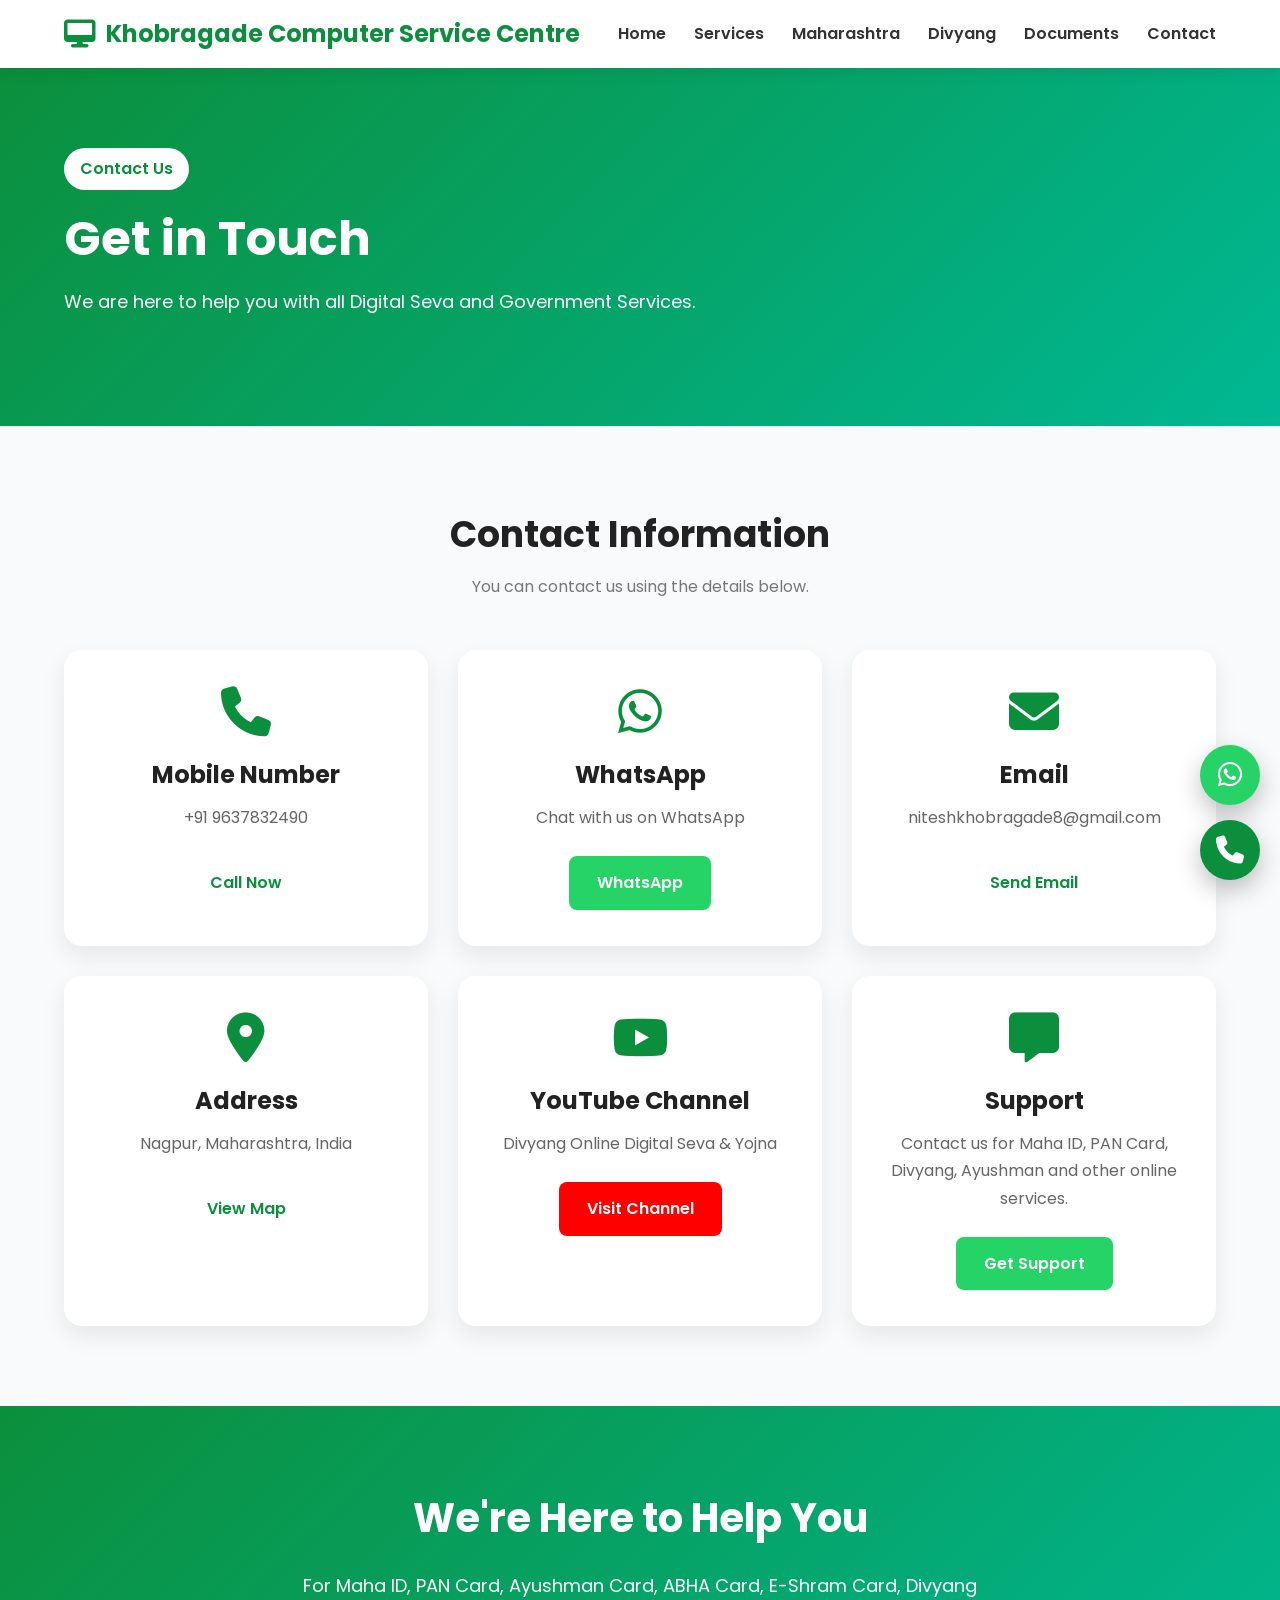
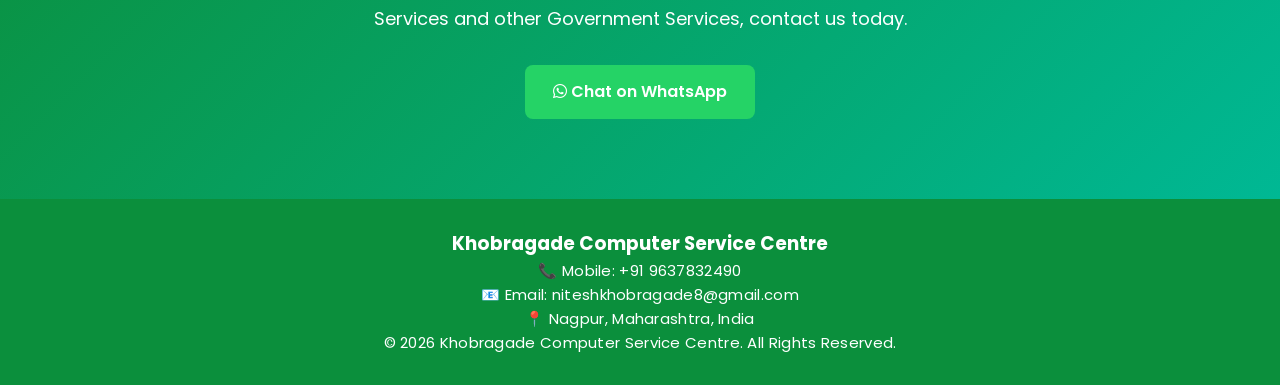
==== contact.html @ 6743452f "Create contact.html for contact information page This file contains the HTML structure for the conta" ====
<!DOCTYPE html>
<html lang="en">
<head>

<meta charset="UTF-8">
<meta name="viewport" content="width=device-width, initial-scale=1.0">

<title>Contact Us | Khobragade Computer Service Centre</title>

<meta name="description" content="Contact Khobragade Computer Service Centre for Maha ID, PAN Card, Ayushman Card, Divyang Services and other online government services.">

<link rel="stylesheet" href="style.css">

<link rel="preconnect" href="https://fonts.googleapis.com">
<link rel="preconnect" href="https://fonts.gstatic.com" crossorigin>

<link href="https://fonts.googleapis.com/css2?family=Poppins:wght@300;400;500;600;700&display=swap" rel="stylesheet">

<link rel="stylesheet" href="https://cdnjs.cloudflare.com/ajax/libs/font-awesome/6.6.0/css/all.min.css">

</head>

<body>

<header class="header">

<div class="container">

<a href="index.html" class="logo">
<i class="fa-solid fa-desktop"></i>
<span>Khobragade Computer Service Centre</span>
</a>

<nav class="navbar">
<ul>
<li><a href="index.html">Home</a></li>
<li><a href="services.html">Services</a></li>
<li><a href="maharashtra.html">Maharashtra</a></li>
<li><a href="divyang.html">Divyang</a></li>
<li><a href="documents.html">Documents</a></li>
<li><a href="contact.html" class="active">Contact</a></li>
</ul>
</nav>

<div class="menu-btn">
<i class="fa-solid fa-bars"></i>
</div>

</div>

</header>

<section class="hero">

<div class="container hero-container">

<div class="hero-content">

<span class="badge">Contact Us</span>

<h1>Get in Touch</h1>

<p>
We are here to help you with all Digital Seva and Government Services.
</p>

</div>

</div>

</section>

<section class="contact-section">

<div class="container">

<div class="section-title">

<h2>Contact Information</h2>

<p>You can contact us using the details below.</p>

</div>

<div class="contact-grid">
  <div class="contact-card">
<i class="fa-solid fa-phone"></i>
<h3>Mobile Number</h3>
<p>+91 9637832490</p>
<a href="tel:+919637832490" class="btn btn-primary">Call Now</a>
</div>

<div class="contact-card">
<i class="fa-brands fa-whatsapp"></i>
<h3>WhatsApp</h3>
<p>Chat with us on WhatsApp</p>
<a href="https://wa.me/919637832490" target="_blank" class="btn btn-success">WhatsApp</a>
</div>

<div class="contact-card">
<i class="fa-solid fa-envelope"></i>
<h3>Email</h3>
<p>niteshkhobragade8@gmail.com</p>
<a href="mailto:niteshkhobragade8@gmail.com" class="btn btn-primary">Send Email</a>
</div>

<div class="contact-card">
<i class="fa-solid fa-location-dot"></i>
<h3>Address</h3>
<p>Nagpur, Maharashtra, India</p>
<a href="https://maps.google.com/?q=Nagpur,Maharashtra" target="_blank" class="btn btn-primary">View Map</a>
</div>

<div class="contact-card">
<i class="fa-brands fa-youtube"></i>
<h3>YouTube Channel</h3>
<p>Divyang Online Digital Seva & Yojna</p>
<a href="https://youtube.com/@niteshkhobragade8?si=o8jYVqxauhRrSPMR" target="_blank" class="btn btn-danger">Visit Channel</a>
</div>

<div class="contact-card">
<i class="fa-solid fa-message"></i>
<h3>Support</h3>
<p>Contact us for Maha ID, PAN Card, Divyang, Ayushman and other online services.</p>
<a href="https://wa.me/919637832490" target="_blank" class="btn btn-success">Get Support</a>
</div>
</div>

</div>

</section>

<section class="cta-section">

<div class="container">

<h2>We're Here to Help You</h2>

<p>
For Maha ID, PAN Card, Ayushman Card, ABHA Card, E-Shram Card, Divyang Services and other Government Services, contact us today.
</p>

<a href="https://wa.me/919637832490" target="_blank" class="btn btn-success">
<i class="fa-brands fa-whatsapp"></i> Chat on WhatsApp
</a>

</div>

</section>

<footer class="footer">

<div class="container">

<h3>Khobragade Computer Service Centre</h3>

<p>📞 Mobile: <a href="tel:+919637832490">+91 9637832490</a></p>

<p>📧 Email: <a href="mailto:niteshkhobragade8@gmail.com">niteshkhobragade8@gmail.com</a></p>

<p>📍 Nagpur, Maharashtra, India</p>

<p>
© 2026 Khobragade Computer Service Centre. All Rights Reserved.
</p>

</div>

</footer>

<a href="https://wa.me/919637832490"
class="floating-whatsapp"
target="_blank"
aria-label="WhatsApp">
<i class="fa-brands fa-whatsapp"></i>
</a>

<a href="tel:+919637832490"
class="floating-call"
aria-label="Call">
<i class="fa-solid fa-phone"></i>
</a>

<script src="script.js"></script>

</body>
</html>
---- style.css ----
/* =====================================================
   Khobragade Computer Service Centre
   Version 2 - Premium Style
   Part A
===================================================== */

*{
margin:0;
padding:0;
box-sizing:border-box;
}

html{
scroll-behavior:smooth;
}

body{
font-family:'Poppins',sans-serif;
background:#f5f7fb;
color:#222;
line-height:1.6;
overflow-x:hidden;
}

.container{
width:90%;
max-width:1200px;
margin:auto;
}

a{
text-decoration:none;
transition:.3s;
}

img{
max-width:100%;
display:block;
}

ul{
list-style:none;
}

/* ================= HEADER ================= */

.header{
position:sticky;
top:0;
left:0;
width:100%;
background:#ffffff;
box-shadow:0 4px 15px rgba(0,0,0,.08);
z-index:999;
}

.header .container{
display:flex;
justify-content:space-between;
align-items:center;
padding:15px 0;
}

.logo{
display:flex;
align-items:center;
gap:10px;
font-size:24px;
font-weight:700;
color:#0b8f3c;
}

.logo i{
font-size:28px;
}

.navbar ul{
display:flex;
gap:28px;
}

.navbar a{
font-weight:600;
color:#333;
}

.navbar a:hover,
.navbar a.active{
color:#0b8f3c;
}

.menu-btn{
display:none;
font-size:28px;
cursor:pointer;
}

/* ================= HERO ================= */

.hero{
padding:80px 0;
background:linear-gradient(135deg,#0b8f3c,#00b894);
color:#fff;
}

.hero-container{
display:flex;
align-items:center;
justify-content:space-between;
gap:40px;
flex-wrap:wrap;
}

.hero-content{
flex:1;
min-width:300px;
}

.hero-image{
flex:1;
min-width:300px;
}

.badge{
display:inline-block;
background:#fff;
color:#0b8f3c;
padding:8px 16px;
border-radius:30px;
font-weight:600;
margin-bottom:20px;
}

.hero h1{
font-size:48px;
line-height:1.2;
margin-bottom:20px;
}

.hero p{
font-size:18px;
margin-bottom:30px;
}
/* ================= BUTTONS ================= */

.hero-buttons{
display:flex;
gap:15px;
flex-wrap:wrap;
}

.btn{
display:inline-block;
padding:14px 28px;
border-radius:8px;
font-size:16px;
font-weight:600;
transition:.3s;
}

.btn-primary{
background:#ffffff;
color:#0b8f3c;
}

.btn-primary:hover{
background:#222;
color:#fff;
transform:translateY(-3px);
}

.btn-secondary{
background:transparent;
border:2px solid #fff;
color:#fff;
}

.btn-secondary:hover{
background:#fff;
color:#0b8f3c;
}

.btn-success{
background:#25D366;
color:#fff;
}

.btn-danger{
background:#ff0000;
color:#fff;
}

/* ================= QUICK SERVICES ================= */

.quick-services{
padding:80px 0;
background:#fff;
}

.section-title{
text-align:center;
margin-bottom:50px;
}

.section-title h2{
font-size:36px;
color:#222;
margin-bottom:10px;
}

.section-title p{
color:#777;
}

.service-grid{
display:grid;
grid-template-columns:repeat(auto-fit,minmax(250px,1fr));
gap:25px;
}

.service-card{
background:#fff;
padding:30px;
border-radius:15px;
box-shadow:0 10px 25px rgba(0,0,0,.08);
text-align:center;
transition:.3s;
}

.service-card:hover{
transform:translateY(-10px);
}

.service-card i{
font-size:42px;
color:#0b8f3c;
margin-bottom:20px;
}

.service-card h3{
margin-bottom:10px;
}

/* ================= ABOUT ================= */

.about{
padding:80px 0;
background:#f7f7f7;
}

.about-content{
display:flex;
align-items:center;
justify-content:space-between;
gap:40px;
flex-wrap:wrap;
}

.about-text,
.about-image{
flex:1;
min-width:300px;
}

.about-text ul{
margin:25px 0;
}

.about-text li{
margin-bottom:12px;
font-weight:500;
}

/* ================= COUNTERS ================= */

.counter-section{
padding:70px 0;
background:#0b8f3c;
}

.counter-grid{
display:grid;
grid-template-columns:repeat(auto-fit,minmax(220px,1fr));
gap:25px;
}

.counter-box{
background:#fff;
padding:30px;
text-align:center;
border-radius:15px;
}

.counter-box h2{
font-size:40px;
color:#0b8f3c;
margin-bottom:10px;
}
/* ================= FEATURED SERVICES ================= */

.featured-services{
padding:80px 0;
background:#ffffff;
}

.feature-grid{
display:grid;
grid-template-columns:repeat(auto-fit,minmax(280px,1fr));
gap:30px;
}

.feature-card{
background:#fff;
padding:30px;
border-radius:18px;
box-shadow:0 10px 30px rgba(0,0,0,.08);
transition:.35s;
text-align:center;
border-top:5px solid #0b8f3c;
}

.feature-card:hover{
transform:translateY(-10px);
box-shadow:0 20px 40px rgba(0,0,0,.15);
}

.feature-card i{
font-size:48px;
color:#0b8f3c;
margin-bottom:20px;
}

.feature-card h3{
font-size:24px;
margin-bottom:15px;
color:#222;
}

.feature-card p{
color:#666;
margin-bottom:20px;
}

.feature-card a{
font-weight:600;
color:#0b8f3c;
}

.feature-card a:hover{
color:#065f28;
}

/* ================= CTA SECTION ================= */

.cta-section{
padding:80px 20px;
text-align:center;
background:linear-gradient(135deg,#0b8f3c,#00b894);
color:#fff;
}

.cta-section h2{
font-size:40px;
margin-bottom:20px;
}

.cta-section p{
max-width:700px;
margin:0 auto 30px;
font-size:18px;
line-height:1.8;
}

/* ================= WHY CHOOSE US ================= */

.why-choose-us{
padding:80px 0;
background:#f5f7fb;
}

.why-grid{
display:grid;
grid-template-columns:repeat(auto-fit,minmax(250px,1fr));
gap:30px;
}

.why-card{
background:#fff;
padding:35px;
border-radius:18px;
text-align:center;
box-shadow:0 10px 25px rgba(0,0,0,.08);
transition:.35s;
}

.why-card:hover{
transform:translateY(-8px);
}

.why-card i{
font-size:50px;
color:#0b8f3c;
margin-bottom:20px;
}

.why-card h3{
font-size:24px;
margin-bottom:15px;
}

.why-card p{
color:#666;
line-height:1.7;
}

/* ================= YOUTUBE SECTION ================= */

.youtube-section{
padding:80px 20px;
text-align:center;
background:#ffffff;
}

.youtube-section h2{
font-size:36px;
margin-bottom:15px;
}

.youtube-section p{
max-width:700px;
margin:0 auto 30px;
color:#666;
line-height:1.8;
}
/* ================= CONTACT SECTION ================= */

.contact-section{
padding:80px 0;
background:#f8fafc;
}

.contact-grid{
display:grid;
grid-template-columns:repeat(auto-fit,minmax(280px,1fr));
gap:30px;
}

.contact-card{
background:#fff;
padding:35px;
text-align:center;
border-radius:18px;
box-shadow:0 10px 25px rgba(0,0,0,.08);
transition:.35s;
}

.contact-card:hover{
transform:translateY(-10px);
box-shadow:0 20px 40px rgba(0,0,0,.15);
}

.contact-card i{
font-size:50px;
color:#0b8f3c;
margin-bottom:20px;
}

.contact-card h3{
font-size:24px;
margin-bottom:10px;
color:#222;
}

.contact-card p{
color:#666;
margin-bottom:25px;
line-height:1.7;
}

/* ================= FOOTER ================= */

.footer{
background:#0b8f3c;
color:#fff;
padding:30px 20px;
text-align:center;
}

.footer p{
font-size:15px;
letter-spacing:.3px;
}

/* ================= FLOATING BUTTONS ================= */

.floating-whatsapp,
.floating-call{
position:fixed;
right:20px;
width:60px;
height:60px;
border-radius:50%;
display:flex;
align-items:center;
justify-content:center;
font-size:28px;
color:#fff;
z-index:999;
box-shadow:0 10px 25px rgba(0,0,0,.25);
transition:.3s;
}

.floating-whatsapp{
bottom:95px;
background:#25D366;
}

.floating-call{
bottom:20px;
background:#0b8f3c;
}

.floating-whatsapp:hover,
.floating-call:hover{
transform:scale(1.12);
}

/* ================= COMMON HOVER ================= */

.feature-card,
.service-card,
.why-card,
.contact-card,
.counter-box{
transition:.35s ease;
}

.feature-card:hover,
.service-card:hover,
.why-card:hover,
.contact-card:hover,
.counter-box:hover{
transform:translateY(-8px);
}
/* ================= MOBILE RESPONSIVE ================= */

@media (max-width:991px){

.hero{
padding:60px 0;
}

.hero-container,
.about-content{
flex-direction:column;
text-align:center;
}

.hero h1{
font-size:38px;
}

.section-title h2{
font-size:30px;
}

.navbar{
display:none;
position:absolute;
top:100%;
left:0;
width:100%;
background:#fff;
box-shadow:0 10px 20px rgba(0,0,0,.08);
padding:20px 0;
}

.navbar.active{
display:block;
}

.navbar ul{
flex-direction:column;
gap:18px;
text-align:center;
}

.menu-btn{
display:block;
}

.hero-buttons{
justify-content:center;
}

}

@media (max-width:768px){

.container{
width:94%;
}

.hero h1{
font-size:32px;
}

.hero p{
font-size:16px;
}

.section-title h2{
font-size:28px;
}

.feature-grid,
.service-grid,
.why-grid,
.contact-grid,
.counter-grid{
grid-template-columns:1fr;
}

.logo{
font-size:18px;
}

.logo i{
font-size:22px;
}

.btn{
width:100%;
text-align:center;
}

.hero-buttons{
flex-direction:column;
}

.cta-section h2{
font-size:30px;
}

.youtube-section h2{
font-size:28px;
}

}

@media (max-width:480px){

.hero{
padding:45px 0;
}

.hero h1{
font-size:28px;
}

.hero p{
font-size:15px;
}

.badge{
font-size:13px;
padding:6px 14px;
}

.section-title h2{
font-size:24px;
}

.floating-whatsapp,
.floating-call{
width:55px;
height:55px;
font-size:24px;
right:15px;
}

.floating-whatsapp{
bottom:85px;
}

.floating-call{
bottom:15px;
}

}
/* =====================================================
   PART F - FINAL PREMIUM FINISH
===================================================== */

/* Smooth Animation */
@keyframes fadeUp{
0%{
opacity:0;
transform:translateY(40px);
}
100%{
opacity:1;
transform:translateY(0);
}
}

.hero-content,
.hero-image,
.service-card,
.feature-card,
.why-card,
.contact-card,
.counter-box,
.about-content{
animation:fadeUp .8s ease;
}

/* Custom Scrollbar */
::-webkit-scrollbar{
width:10px;
}

::-webkit-scrollbar-track{
background:#f1f1f1;
}

::-webkit-scrollbar-thumb{
background:#0b8f3c;
border-radius:20px;
}

::-webkit-scrollbar-thumb:hover{
background:#08702f;
}

/* Selection Color */
::selection{
background:#0b8f3c;
color:#fff;
}

/* Image Hover */
img{
transition:.4s;
}

img:hover{
transform:scale(1.03);
}

/* Button Hover */
.btn{
cursor:pointer;
}

.btn:hover{
box-shadow:0 12px 30px rgba(0,0,0,.20);
}

/* Card Border Effect */
.service-card,
.feature-card,
.why-card,
.contact-card{
border:1px solid transparent;
}

.service-card:hover,
.feature-card:hover,
.why-card:hover,
.contact-card:hover{
border-color:#0b8f3c;
}

/* Footer Links */
.footer a{
color:#fff;
}

.footer a:hover{
text-decoration:underline;
}

/* Utility */
.text-center{
text-align:center;
}

.mt-20{
margin-top:20px;
}

.mt-40{
margin-top:40px;
}

.mb-20{
margin-bottom:20px;
}

.mb-40{
margin-bottom:40px;
}

/* ===== END OF STYLE.CSS ===== */
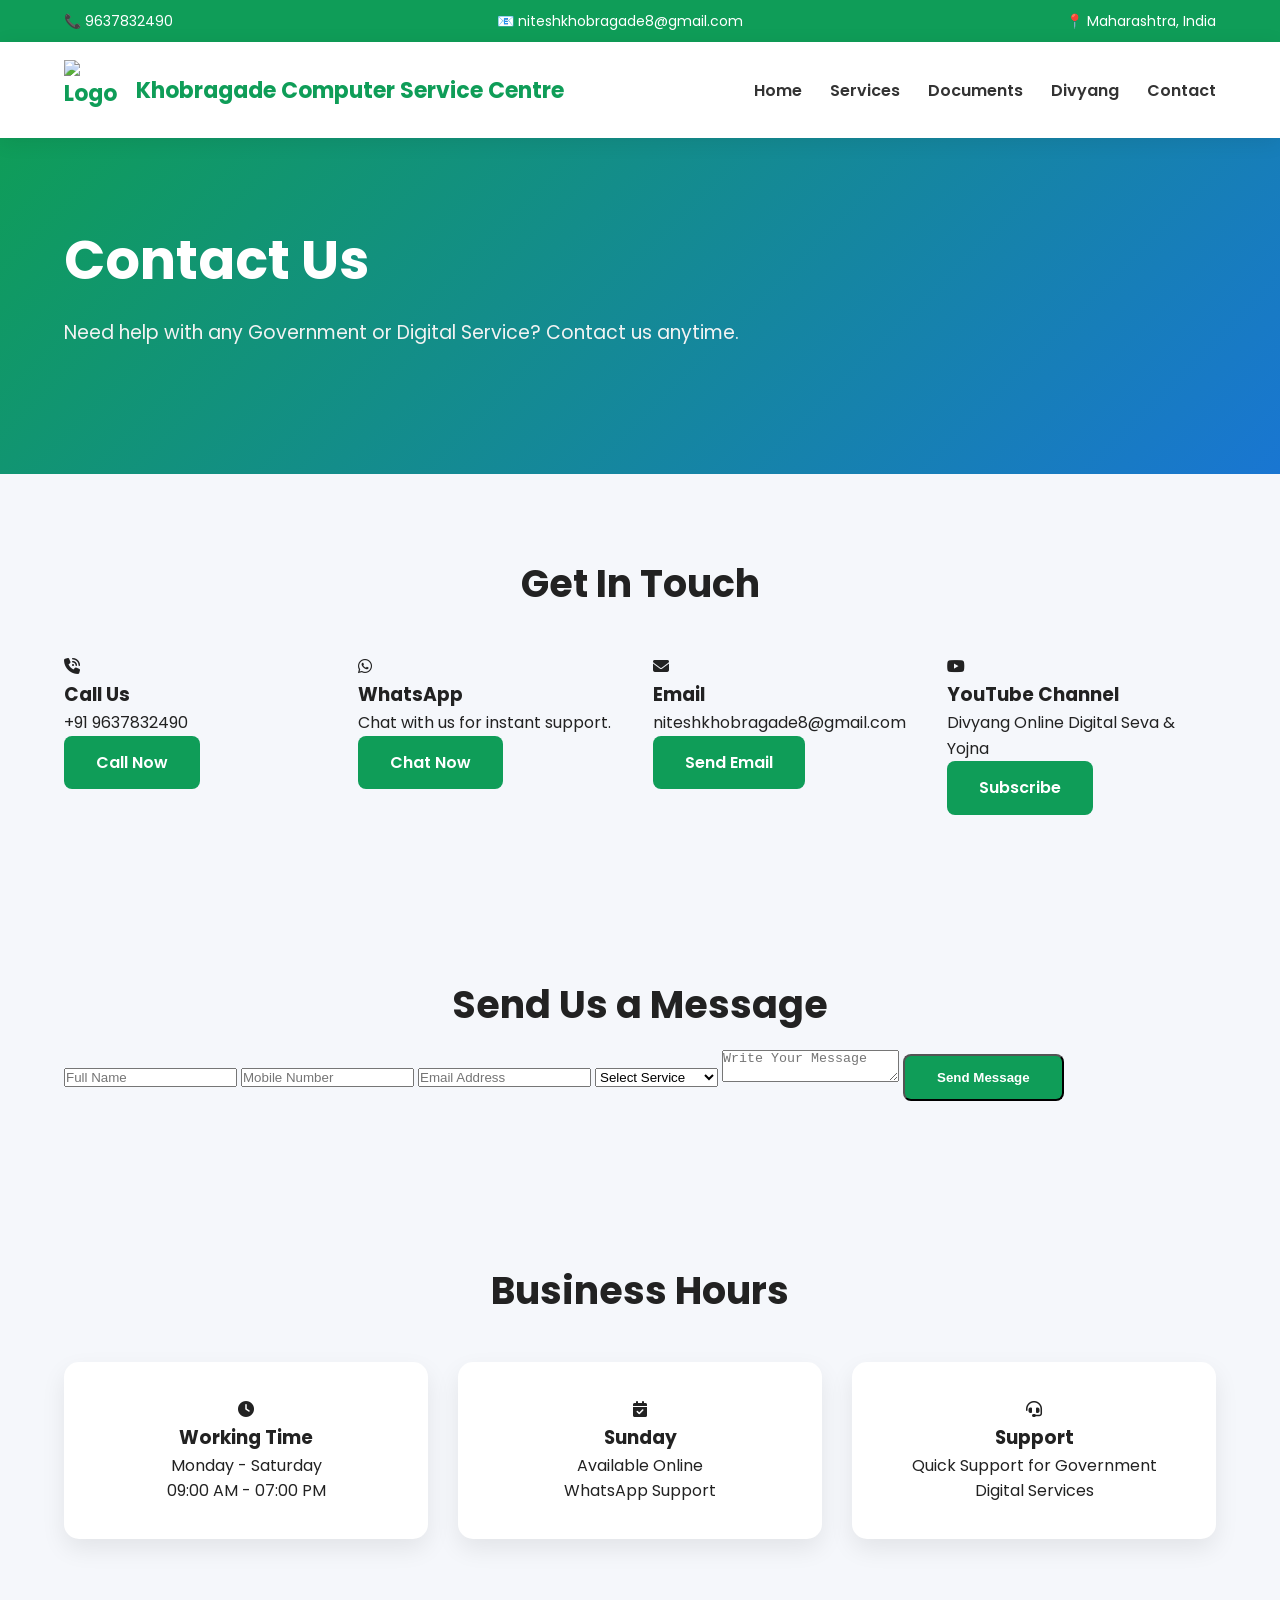
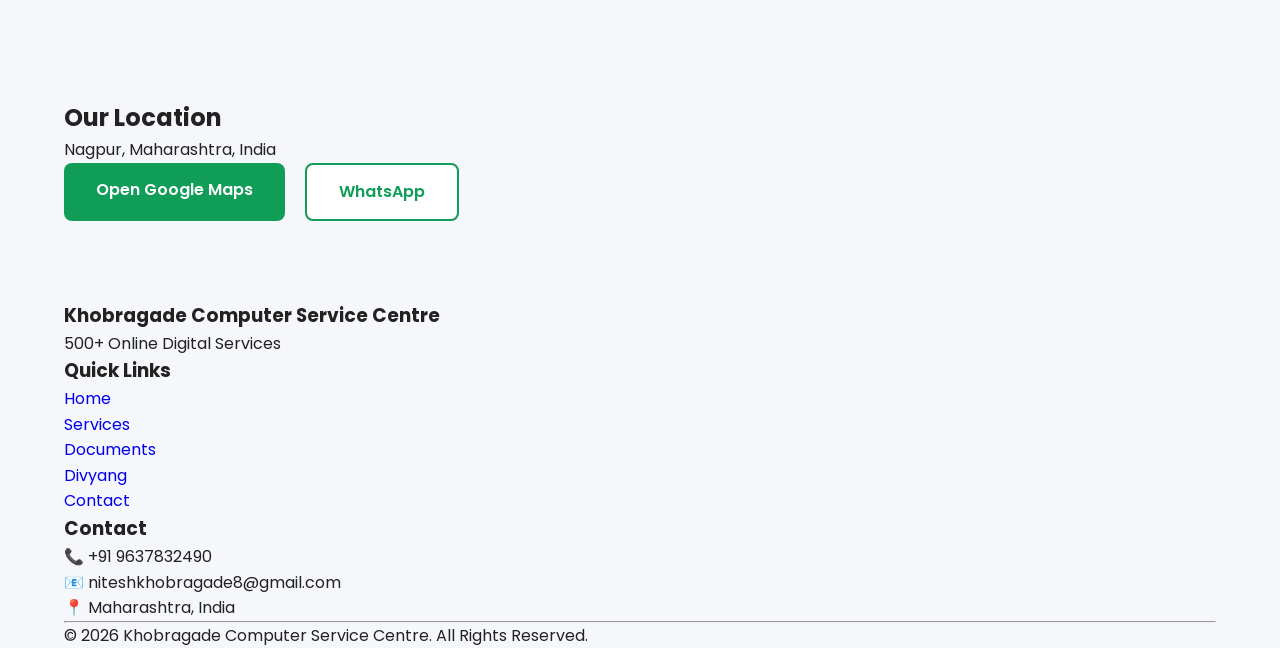
==== commit b7da71e1: "Update contact.html" ====
--- a/contact.html
+++ b/contact.html
@@ -1,187 +1,410 @@
 <!DOCTYPE html>
 <html lang="en">
+
 <head>
 
 <meta charset="UTF-8">
+
 <meta name="viewport" content="width=device-width, initial-scale=1.0">
 
 <title>Contact Us | Khobragade Computer Service Centre</title>
 
-<meta name="description" content="Contact Khobragade Computer Service Centre for Maha ID, PAN Card, Ayushman Card, Divyang Services and other online government services.">
+<meta name="description" content="Contact Khobragade Computer Service Centre for Maha ID, Divyang Services, PAN Card, Ayushman Card and all Online Digital Services.">
 
 <link rel="stylesheet" href="style.css">
 
-<link rel="preconnect" href="https://fonts.googleapis.com">
-<link rel="preconnect" href="https://fonts.gstatic.com" crossorigin>
-
-<link href="https://fonts.googleapis.com/css2?family=Poppins:wght@300;400;500;600;700&display=swap" rel="stylesheet">
-
-<link rel="stylesheet" href="https://cdnjs.cloudflare.com/ajax/libs/font-awesome/6.6.0/css/all.min.css">
+<link href="https://fonts.googleapis.com/css2?family=Poppins:wght@300;400;500;600;700;800&display=swap" rel="stylesheet">
+
+<link rel="stylesheet"
+href="https://cdnjs.cloudflare.com/ajax/libs/font-awesome/6.7.2/css/all.min.css">
 
 </head>
 
 <body>
 
+<div class="top-bar">
+
+<div class="container">
+
+<span>📞 9637832490</span>
+
+<span>📧 niteshkhobragade8@gmail.com</span>
+
+<span>📍 Maharashtra, India</span>
+
+</div>
+
+</div>
+
 <header class="header">
 
 <div class="container">
 
 <a href="index.html" class="logo">
-<i class="fa-solid fa-desktop"></i>
+
+<img src="logo.png" alt="Logo">
+
 <span>Khobragade Computer Service Centre</span>
-</a>
-
-<nav class="navbar">
+
+</a>
+
+<nav>
+
 <ul>
+
 <li><a href="index.html">Home</a></li>
+
 <li><a href="services.html">Services</a></li>
-<li><a href="maharashtra.html">Maharashtra</a></li>
+
+<li><a href="documents.html">Documents</a></li>
+
 <li><a href="divyang.html">Divyang</a></li>
+
+<li><a href="contact.html" class="active">Contact</a></li>
+
+</ul>
+
+</nav>
+
+</div>
+
+</header>
+
+<section class="hero">
+
+<div class="container">
+
+<h1>Contact Us</h1>
+
+<p>
+
+Need help with any Government or Digital Service? Contact us anytime.
+
+</p>
+
+</div>
+
+</section>
+
+<section class="services">
+
+<div class="container">
+
+<h2 class="section-title">
+
+Get In Touch
+
+</h2>
+
+<div class="service-grid">
+<!-- ==========================================
+CONTACT INFORMATION
+========================================== -->
+
+<div class="service-card">
+
+<i class="fa-solid fa-phone-volume"></i>
+
+<h3>Call Us</h3>
+
+<p>+91 9637832490</p>
+
+<a href="tel:+919637832490" class="btn btn-primary">
+Call Now
+</a>
+
+</div>
+
+<div class="service-card">
+
+<i class="fa-brands fa-whatsapp"></i>
+
+<h3>WhatsApp</h3>
+
+<p>Chat with us for instant support.</p>
+
+<a href="https://wa.me/919637832490"
+target="_blank"
+class="btn btn-primary">
+Chat Now
+</a>
+
+</div>
+
+<div class="service-card">
+
+<i class="fa-solid fa-envelope"></i>
+
+<h3>Email</h3>
+
+<p>niteshkhobragade8@gmail.com</p>
+
+<a href="mailto:niteshkhobragade8@gmail.com"
+class="btn btn-primary">
+Send Email
+</a>
+
+</div>
+
+<div class="service-card">
+
+<i class="fa-brands fa-youtube"></i>
+
+<h3>YouTube Channel</h3>
+
+<p>Divyang Online Digital Seva & Yojna</p>
+
+<a href="https://youtube.com/@niteshkhobragade8"
+target="_blank"
+class="btn btn-primary">
+Subscribe
+</a>
+
+</div>
+
+</div>
+
+</div>
+
+</section>
+
+<!-- ==========================================
+CONTACT FORM
+========================================== -->
+
+<section class="contact-form-section">
+
+<div class="container">
+
+<h2 class="section-title">
+
+Send Us a Message
+
+</h2>
+
+<form class="contact-form">
+
+<input
+type="text"
+placeholder="Full Name"
+required>
+
+<input
+type="tel"
+placeholder="Mobile Number"
+required>
+
+<input
+type="email"
+placeholder="Email Address">
+
+<select required>
+
+<option value="">Select Service</option>
+
+<option>Maha ID</option>
+
+<option>UDID Card</option>
+
+<option>Divyang Pension</option>
+
+<option>PAN Card</option>
+
+<option>Ayushman Card</option>
+
+<option>Aadhaar Service</option>
+
+<option>Other Service</option>
+
+</select>
+
+<textarea
+placeholder="Write Your Message"
+required></textarea>
+
+<button
+type="submit"
+class="btn btn-primary">
+
+Send Message
+
+</button>
+
+</form>
+
+</div>
+
+</section>
+<!-- ==========================================
+BUSINESS HOURS
+========================================== -->
+
+<section class="why">
+
+<div class="container">
+
+<h2 class="section-title">
+Business Hours
+</h2>
+
+<div class="why-grid">
+
+<div class="why-card">
+
+<i class="fa-solid fa-clock"></i>
+
+<h3>Working Time</h3>
+
+<p>
+Monday - Saturday
+<br>
+09:00 AM - 07:00 PM
+</p>
+
+</div>
+
+<div class="why-card">
+
+<i class="fa-solid fa-calendar-check"></i>
+
+<h3>Sunday</h3>
+
+<p>
+Available Online
+<br>
+WhatsApp Support
+</p>
+
+</div>
+
+<div class="why-card">
+
+<i class="fa-solid fa-headset"></i>
+
+<h3>Support</h3>
+
+<p>
+Quick Support for
+Government Digital Services
+</p>
+
+</div>
+
+</div>
+
+</div>
+
+</section>
+
+<!-- ==========================================
+LOCATION
+========================================== -->
+
+<section class="contact-cta">
+
+<div class="container">
+
+<h2>Our Location</h2>
+
+<p>
+
+Nagpur, Maharashtra, India
+
+</p>
+
+<div class="hero-buttons">
+
+<a href="https://maps.google.com/?q=Nagpur,Maharashtra"
+target="_blank"
+class="btn btn-primary">
+
+Open Google Maps
+
+</a>
+
+<a href="https://wa.me/919637832490"
+target="_blank"
+class="btn btn-outline">
+
+WhatsApp
+
+</a>
+
+</div>
+
+</div>
+
+</section>
+
+<!-- ==========================================
+FOOTER
+========================================== -->
+
+<footer>
+
+<div class="container">
+
+<div class="footer-grid">
+
+<div>
+
+<h3>Khobragade Computer Service Centre</h3>
+
+<p>
+500+ Online Digital Services
+</p>
+
+</div>
+
+<div>
+
+<h3>Quick Links</h3>
+
+<ul>
+
+<li><a href="index.html">Home</a></li>
+
+<li><a href="services.html">Services</a></li>
+
 <li><a href="documents.html">Documents</a></li>
-<li><a href="contact.html" class="active">Contact</a></li>
+
+<li><a href="divyang.html">Divyang</a></li>
+
+<li><a href="contact.html">Contact</a></li>
+
 </ul>
-</nav>
-
-<div class="menu-btn">
-<i class="fa-solid fa-bars"></i>
-</div>
-
-</div>
-
-</header>
-
-<section class="hero">
-
-<div class="container hero-container">
-
-<div class="hero-content">
-
-<span class="badge">Contact Us</span>
-
-<h1>Get in Touch</h1>
-
-<p>
-We are here to help you with all Digital Seva and Government Services.
-</p>
-
-</div>
-
-</div>
-
-</section>
-
-<section class="contact-section">
-
-<div class="container">
-
-<div class="section-title">
-
-<h2>Contact Information</h2>
-
-<p>You can contact us using the details below.</p>
-
-</div>
-
-<div class="contact-grid">
-  <div class="contact-card">
-<i class="fa-solid fa-phone"></i>
-<h3>Mobile Number</h3>
-<p>+91 9637832490</p>
-<a href="tel:+919637832490" class="btn btn-primary">Call Now</a>
-</div>
-
-<div class="contact-card">
-<i class="fa-brands fa-whatsapp"></i>
-<h3>WhatsApp</h3>
-<p>Chat with us on WhatsApp</p>
-<a href="https://wa.me/919637832490" target="_blank" class="btn btn-success">WhatsApp</a>
-</div>
-
-<div class="contact-card">
-<i class="fa-solid fa-envelope"></i>
-<h3>Email</h3>
-<p>niteshkhobragade8@gmail.com</p>
-<a href="mailto:niteshkhobragade8@gmail.com" class="btn btn-primary">Send Email</a>
-</div>
-
-<div class="contact-card">
-<i class="fa-solid fa-location-dot"></i>
-<h3>Address</h3>
-<p>Nagpur, Maharashtra, India</p>
-<a href="https://maps.google.com/?q=Nagpur,Maharashtra" target="_blank" class="btn btn-primary">View Map</a>
-</div>
-
-<div class="contact-card">
-<i class="fa-brands fa-youtube"></i>
-<h3>YouTube Channel</h3>
-<p>Divyang Online Digital Seva & Yojna</p>
-<a href="https://youtube.com/@niteshkhobragade8?si=o8jYVqxauhRrSPMR" target="_blank" class="btn btn-danger">Visit Channel</a>
-</div>
-
-<div class="contact-card">
-<i class="fa-solid fa-message"></i>
-<h3>Support</h3>
-<p>Contact us for Maha ID, PAN Card, Divyang, Ayushman and other online services.</p>
-<a href="https://wa.me/919637832490" target="_blank" class="btn btn-success">Get Support</a>
-</div>
-</div>
-
-</div>
-
-</section>
-
-<section class="cta-section">
-
-<div class="container">
-
-<h2>We're Here to Help You</h2>
-
-<p>
-For Maha ID, PAN Card, Ayushman Card, ABHA Card, E-Shram Card, Divyang Services and other Government Services, contact us today.
-</p>
-
-<a href="https://wa.me/919637832490" target="_blank" class="btn btn-success">
-<i class="fa-brands fa-whatsapp"></i> Chat on WhatsApp
-</a>
-
-</div>
-
-</section>
-
-<footer class="footer">
-
-<div class="container">
-
-<h3>Khobragade Computer Service Centre</h3>
-
-<p>📞 Mobile: <a href="tel:+919637832490">+91 9637832490</a></p>
-
-<p>📧 Email: <a href="mailto:niteshkhobragade8@gmail.com">niteshkhobragade8@gmail.com</a></p>
-
-<p>📍 Nagpur, Maharashtra, India</p>
-
-<p>
-© 2026 Khobragade Computer Service Centre. All Rights Reserved.
+
+</div>
+
+<div>
+
+<h3>Contact</h3>
+
+<p>📞 +91 9637832490</p>
+
+<p>📧 niteshkhobragade8@gmail.com</p>
+
+<p>📍 Maharashtra, India</p>
+
+</div>
+
+</div>
+
+<hr>
+
+<p class="copyright">
+
+© 2026 Khobragade Computer Service Centre.
+All Rights Reserved.
+
 </p>
 
 </div>
 
 </footer>
 
-<a href="https://wa.me/919637832490"
-class="floating-whatsapp"
-target="_blank"
-aria-label="WhatsApp">
-<i class="fa-brands fa-whatsapp"></i>
-</a>
-
-<a href="tel:+919637832490"
-class="floating-call"
-aria-label="Call">
-<i class="fa-solid fa-phone"></i>
-</a>
-
 <script src="script.js"></script>
 
 </body>
+
 </html>
--- a/style.css
+++ b/style.css
@@ -1,8 +1,8 @@
-/* =====================================================
-   Khobragade Computer Service Centre
-   Version 2 - Premium Style
-   Part A
-===================================================== */
+/* ==========================================
+Khobragade Computer Service Centre
+Version 2.0
+Author : Nitesh Khobragade
+========================================== */
 
 *{
 margin:0;
@@ -22,784 +22,1173 @@
 overflow-x:hidden;
 }
 
+/* Container */
+
 .container{
 width:90%;
-max-width:1200px;
+max-width:1300px;
 margin:auto;
 }
+
+/* Links */
 
 a{
 text-decoration:none;
 transition:.3s;
 }
 
+/* Images */
+
 img{
 max-width:100%;
 display:block;
 }
 
+/* List */
+
 ul{
 list-style:none;
 }
 
-/* ================= HEADER ================= */
+/* Buttons */
+
+.btn{
+
+display:inline-block;
+
+padding:14px 32px;
+
+border-radius:8px;
+
+font-weight:600;
+
+transition:.3s;
+
+cursor:pointer;
+
+}
+
+.btn-primary{
+
+background:#0F9D58;
+
+color:#fff;
+
+}
+
+.btn-primary:hover{
+
+background:#0b8043;
+
+}
+
+.btn-outline{
+
+border:2px solid #0F9D58;
+
+color:#0F9D58;
+
+background:#fff;
+
+}
+
+.btn-outline:hover{
+
+background:#0F9D58;
+
+color:#fff;
+
+}
+
+/* Section */
+
+section{
+
+padding:80px 0;
+
+}
+
+.section-title{
+
+font-size:38px;
+
+font-weight:700;
+
+margin-bottom:15px;
+
+text-align:center;
+
+}
+
+.section-subtitle{
+
+text-align:center;
+
+color:#666;
+
+margin-bottom:50px;
+
+}
+
+/* Top Bar */
+
+.top-bar{
+
+background:#0F9D58;
+
+color:#fff;
+
+font-size:14px;
+
+padding:10px 0;
+
+}
+
+.top-bar .container{
+
+display:flex;
+
+justify-content:space-between;
+
+flex-wrap:wrap;
+
+gap:15px;
+
+}
+
+/* Header */
 
 .header{
+
 position:sticky;
+
+top:0;
+
+left:0;
+
+background:#fff;
+
+box-shadow:0 4px 20px rgba(0,0,0,.08);
+
+z-index:999;
+
+}
+
+.header .container{
+
+display:flex;
+
+justify-content:space-between;
+
+align-items:center;
+
+padding:18px 0;
+
+}
+
+.logo{
+
+display:flex;
+
+align-items:center;
+
+gap:12px;
+
+font-size:22px;
+
+font-weight:700;
+
+color:#0F9D58;
+
+}
+
+.logo img{
+
+width:60px;
+
+height:60px;
+
+object-fit:contain;
+
+}
+
+nav ul{
+
+display:flex;
+
+gap:28px;
+
+}
+
+nav a{
+
+font-weight:600;
+
+color:#333;
+
+}
+
+nav a:hover{
+
+color:#0F9D58;
+
+}
+/* ==========================================
+HERO SECTION
+========================================== */
+
+.hero{
+
+background:linear-gradient(135deg,#0F9D58,#1976D2);
+
+color:#fff;
+
+padding:90px 0;
+
+}
+
+.hero-container{
+
+display:flex;
+
+justify-content:space-between;
+
+align-items:center;
+
+gap:60px;
+
+flex-wrap:wrap;
+
+}
+
+.hero-left{
+
+flex:1;
+
+min-width:320px;
+
+}
+
+.hero-right{
+
+flex:1;
+
+text-align:center;
+
+}
+
+.hero-right img{
+
+width:100%;
+
+max-width:550px;
+
+animation:float 4s ease-in-out infinite;
+
+}
+
+.hero-badge{
+
+display:inline-block;
+
+padding:8px 18px;
+
+background:#fff;
+
+color:#0F9D58;
+
+border-radius:50px;
+
+font-size:14px;
+
+font-weight:600;
+
+margin-bottom:20px;
+
+}
+
+.hero h1{
+
+font-size:54px;
+
+line-height:1.2;
+
+margin-bottom:25px;
+
+}
+
+.hero p{
+
+font-size:19px;
+
+margin-bottom:35px;
+
+color:#f3f3f3;
+
+}
+
+.hero-buttons{
+
+display:flex;
+
+gap:20px;
+
+flex-wrap:wrap;
+
+}
+
+/* ==========================================
+SEARCH SECTION
+========================================== */
+
+.search-section{
+
+background:#fff;
+
+}
+
+.search-section input{
+
+width:100%;
+
+padding:18px;
+
+border:2px solid #ddd;
+
+border-radius:10px;
+
+font-size:17px;
+
+transition:.3s;
+
+}
+
+.search-section input:focus{
+
+outline:none;
+
+border-color:#0F9D58;
+
+box-shadow:0 0 15px rgba(15,157,88,.2);
+
+}
+
+/* ==========================================
+QUICK SERVICES
+========================================== */
+
+.service-grid{
+
+display:grid;
+
+grid-template-columns:repeat(auto-fit,minmax(220px,1fr));
+
+gap:25px;
+
+margin-top:40px;
+
+}
+
+.service-box{
+
+background:#fff;
+
+padding:30px;
+
+border-radius:15px;
+
+text-align:center;
+
+box-shadow:0 10px 25px rgba(0,0,0,.08);
+
+transition:.3s;
+
+color:#222;
+
+}
+
+.service-box:hover{
+
+transform:translateY(-8px);
+
+box-shadow:0 18px 35px rgba(0,0,0,.15);
+
+}
+
+.service-box{
+
+font-size:42px;
+
+}
+
+.service-box h3{
+
+margin-top:15px;
+
+font-size:22px;
+
+}
+
+/* ==========================================
+FLOAT ANIMATION
+========================================== */
+
+@keyframes float{
+
+0%{
+
+transform:translateY(0);
+
+}
+
+50%{
+
+transform:translateY(-12px);
+
+}
+
+100%{
+
+transform:translateY(0);
+
+}
+
+}
+/* ==========================================
+LATEST UPDATES
+========================================== */
+
+.updates{
+background:#f8fbff;
+}
+
+.updates-grid{
+display:grid;
+grid-template-columns:repeat(auto-fit,minmax(300px,1fr));
+gap:30px;
+margin-top:40px;
+}
+
+.update-card{
+background:#fff;
+padding:30px;
+border-radius:15px;
+box-shadow:0 10px 30px rgba(0,0,0,.08);
+transition:.3s;
+position:relative;
+overflow:hidden;
+}
+
+.update-card:hover{
+transform:translateY(-8px);
+box-shadow:0 18px 40px rgba(0,0,0,.15);
+}
+
+.new-tag{
+position:absolute;
+top:15px;
+right:15px;
+background:#ff3b30;
+color:#fff;
+padding:5px 12px;
+border-radius:20px;
+font-size:12px;
+font-weight:600;
+}
+
+.update-card h3{
+margin:15px 0;
+font-size:24px;
+}
+
+.update-card p{
+color:#666;
+margin-bottom:20px;
+}
+
+.update-card a{
+color:#0F9D58;
+font-weight:600;
+}
+
+/* ==========================================
+CATEGORY SECTION
+========================================== */
+
+.categories{
+background:#fff;
+}
+
+.category-grid{
+display:grid;
+grid-template-columns:repeat(auto-fit,minmax(180px,1fr));
+gap:25px;
+margin-top:40px;
+}
+
+.category-card{
+background:linear-gradient(135deg,#ffffff,#f2f8ff);
+padding:25px;
+border-radius:15px;
+text-align:center;
+font-size:18px;
+font-weight:600;
+box-shadow:0 8px 20px rgba(0,0,0,.08);
+transition:.3s;
+cursor:pointer;
+}
+
+.category-card:hover{
+background:#0F9D58;
+color:#fff;
+transform:translateY(-6px);
+}
+
+/* ==========================================
+STATISTICS
+========================================== */
+
+.statistics{
+background:linear-gradient(135deg,#0F9D58,#1976D2);
+color:#fff;
+}
+
+.stats-grid{
+display:grid;
+grid-template-columns:repeat(auto-fit,minmax(220px,1fr));
+gap:30px;
+margin-top:40px;
+}
+
+.stat-box{
+text-align:center;
+background:rgba(255,255,255,.12);
+padding:35px;
+border-radius:15px;
+backdrop-filter:blur(8px);
+}
+
+.stat-box h2{
+font-size:48px;
+margin-bottom:10px;
+}
+
+.stat-box p{
+font-size:18px;
+}
+
+/* ==========================================
+WHY CHOOSE US
+========================================== */
+
+.why{
+background:#f5f7fb;
+}
+
+.why-grid{
+display:grid;
+grid-template-columns:repeat(auto-fit,minmax(280px,1fr));
+gap:30px;
+margin-top:40px;
+}
+
+.why-card{
+background:#fff;
+padding:35px;
+border-radius:15px;
+text-align:center;
+box-shadow:0 10px 25px rgba(0,0,0,.08);
+transition:.3s;
+}
+
+.why-card:hover{
+transform
+/* ==========================================
+YOUTUBE SECTION
+========================================== */
+
+.youtube-section{
+background:#ffffff;
+text-align:center;
+}
+
+.youtube-box{
+max-width:700px;
+margin:40px auto 0;
+padding:40px;
+background:#fff;
+border-radius:18px;
+box-shadow:0 10px 30px rgba(0,0,0,.08);
+}
+
+.youtube-box i{
+font-size:70px;
+color:#ff0000;
+margin-bottom:20px;
+}
+
+.youtube-box h3{
+font-size:30px;
+margin-bottom:15px;
+}
+
+.youtube-box p{
+color:#666;
+margin-bottom:25px;
+}
+
+/* ==========================================
+FAQ
+========================================== */
+
+.faq{
+background:#f7f9fc;
+}
+
+.faq-item{
+background:#fff;
+padding:25px;
+margin-bottom:20px;
+border-radius:12px;
+box-shadow:0 8px 20px rgba(0,0,0,.08);
+}
+
+.faq-item h3{
+color:#0F9D58;
+margin-bottom:12px;
+}
+
+.faq-item p{
+color:#666;
+}
+
+/* ==========================================
+TESTIMONIALS
+========================================== */
+
+.testimonials{
+background:#fff;
+}
+
+.testimonial-grid{
+display:grid;
+grid-template-columns:repeat(auto-fit,minmax(300px,1fr));
+gap:30px;
+margin-top:40px;
+}
+
+.testimonial-card{
+padding:30px;
+background:#fff;
+border-radius:15px;
+box-shadow:0 10px 25px rgba(0,0,0,.08);
+text-align:center;
+}
+
+.testimonial-card h4{
+margin-top:20px;
+color:#0F9D58;
+}
+
+/* ==========================================
+CONTACT CTA
+========================================== */
+
+.contact-cta{
+background:linear-gradient(135deg,#0F9D58,#1976D2);
+color:#fff;
+text-align:center;
+}
+
+.contact-cta h2{
+font-size:40px;
+margin-bottom:15px;
+}
+
+.contact-cta p{
+font-size:18px;
+margin-bottom:30px;
+}
+
+/* ==========================================
+FOOTER
+========================================== */
+
+footer{
+background:#111827;
+color:#fff;
+padding:70px 0 20px;
+}
+
+.footer-grid{
+display:grid;
+grid-template-columns:repeat(auto-fit,minmax(250px,1fr));
+gap:40px;
+margin-bottom:30px;
+}
+
+footer h3{
+margin-bottom:20px;
+}
+
+footer p,
+footer li{
+color:#d1d5db;
+margin-bottom:10px;
+}
+
+footer a{
+color:#fff;
+}
+
+footer a:hover{
+color:#0F9D58;
+}
+
+.copyright{
+text-align:center;
+margin-top:20px;
+font-size:15px;
+}
+
+/* ==========================================
+FLOATING BUTTONS
+========================================== */
+
+.whatsapp-float,
+.call-float{
+position:fixed;
+right:20px;
+width:58px;
+height:58px;
+border-radius:50%;
+display:flex;
+justify-content:center;
+align-items:center;
+font-size:28px;
+color:#fff;
+z-index:999;
+box-shadow:0 10px 20px rgba(0,0,0,.25);
+}
+
+.whatsapp-float{
+bottom:90px;
+background:#25D366;
+}
+
+.call-float{
+bottom:20px;
+background:#1976D2;
+}
+
+.whatsapp-float:hover,
+.call-float:hover{
+transform:scale(1.1);
+}
+
+/* ==========================================
+BACK TO TOP
+========================================== */
+
+.back-to-top{
+position:fixed;
+left:20px;
+bottom:20px;
+width:55px;
+height:55px;
+background:#0F9D58;
+color:#fff;
+display:flex;
+align-items:center;
+justify-content:center;
+border-radius:50%;
+font-size:22px;
+box-shadow:0 10px 20px rgba(0,0,0,.25);
+}
+/* ==========================================
+LOADER
+========================================== */
+
+#loader{
+position:fixed;
 top:0;
 left:0;
 width:100%;
+height:100%;
 background:#ffffff;
-box-shadow:0 4px 15px rgba(0,0,0,.08);
-z-index:999;
-}
-
-.header .container{
 display:flex;
-justify-content:space-between;
+justify-content:center;
 align-items:center;
-padding:15px 0;
-}
-
-.logo{
+z-index:99999;
+transition:.5s;
+}
+
+.loader-content{
+text-align:center;
+}
+
+.loader-spinner{
+width:70px;
+height:70px;
+border:6px solid #e5e5e5;
+border-top:6px solid #0F9D58;
+border-radius:50%;
+margin:auto;
+animation:spin 1s linear infinite;
+}
+
+.loader-content h2{
+margin-top:25px;
+color:#0F9D58;
+}
+
+.loader-content p{
+margin-top:10px;
+color:#666;
+}
+
+@keyframes spin{
+
+100%{
+transform:rotate(360deg);
+}
+
+}
+
+/* ==========================================
+SOCIAL MEDIA
+========================================== */
+
+.social-media{
+background:#ffffff;
+text-align:center;
+}
+
+.social-icons{
 display:flex;
-align-items:center;
-gap:10px;
-font-size:24px;
-font-weight:700;
-color:#0b8f3c;
-}
-
-.logo i{
-font-size:28px;
-}
-
-.navbar ul{
-display:flex;
-gap:28px;
-}
-
-.navbar a{
-font-weight:600;
-color:#333;
-}
-
-.navbar a:hover,
-.navbar a.active{
-color:#0b8f3c;
-}
-
-.menu-btn{
-display:none;
-font-size:28px;
-cursor:pointer;
-}
-
-/* ================= HERO ================= */
-
-.hero{
-padding:80px 0;
-background:linear-gradient(135deg,#0b8f3c,#00b894);
-color:#fff;
-}
-
-.hero-container{
-display:flex;
-align-items:center;
-justify-content:space-between;
-gap:40px;
+justify-content:center;
+gap:20px;
+margin-top:30px;
 flex-wrap:wrap;
 }
 
-.hero-content{
-flex:1;
-min-width:300px;
-}
-
-.hero-image{
-flex:1;
-min-width:300px;
-}
-
-.badge{
-display:inline-block;
-background:#fff;
-color:#0b8f3c;
-padding:8px 16px;
-border-radius:30px;
-font-weight:600;
-margin-bottom:20px;
-}
-
-.hero h1{
-font-size:48px;
-line-height:1.2;
-margin-bottom:20px;
-}
-
-.hero p{
-font-size:18px;
-margin-bottom:30px;
-}
-/* ================= BUTTONS ================= */
-
-.hero-buttons{
-display:flex;
-gap:15px;
-flex-wrap:wrap;
-}
-
-.btn{
-display:inline-block;
-padding:14px 28px;
-border-radius:8px;
-font-size:16px;
-font-weight:600;
-transition:.3s;
-}
-
-.btn-primary{
-background:#ffffff;
-color:#0b8f3c;
-}
-
-.btn-primary:hover{
-background:#222;
-color:#fff;
-transform:translateY(-3px);
-}
-
-.btn-secondary{
-background:transparent;
-border:2px solid #fff;
-color:#fff;
-}
-
-.btn-secondary:hover{
-background:#fff;
-color:#0b8f3c;
-}
-
-.btn-success{
-background:#25D366;
-color:#fff;
-}
-
-.btn-danger{
-background:#ff0000;
-color:#fff;
-}
-
-/* ================= QUICK SERVICES ================= */
-
-.quick-services{
-padding:80px 0;
-background:#fff;
-}
-
-.section-title{
-text-align:center;
-margin-bottom:50px;
-}
-
-.section-title h2{
-font-size:36px;
-color:#222;
-margin-bottom:10px;
-}
-
-.section-title p{
-color:#777;
-}
-
-.service-grid{
-display:grid;
-grid-template-columns:repeat(auto-fit,minmax(250px,1fr));
-gap:25px;
-}
-
-.service-card{
-background:#fff;
-padding:30px;
-border-radius:15px;
-box-shadow:0 10px 25px rgba(0,0,0,.08);
-text-align:center;
-transition:.3s;
-}
-
-.service-card:hover{
-transform:translateY(-10px);
-}
-
-.service-card i{
-font-size:42px;
-color:#0b8f3c;
-margin-bottom:20px;
-}
-
-.service-card h3{
-margin-bottom:10px;
-}
-
-/* ================= ABOUT ================= */
-
-.about{
-padding:80px 0;
-background:#f7f7f7;
-}
-
-.about-content{
-display:flex;
-align-items:center;
-justify-content:space-between;
-gap:40px;
-flex-wrap:wrap;
-}
-
-.about-text,
-.about-image{
-flex:1;
-min-width:300px;
-}
-
-.about-text ul{
-margin:25px 0;
-}
-
-.about-text li{
-margin-bottom:12px;
-font-weight:500;
-}
-
-/* ================= COUNTERS ================= */
-
-.counter-section{
-padding:70px 0;
-background:#0b8f3c;
-}
-
-.counter-grid{
-display:grid;
-grid-template-columns:repeat(auto-fit,minmax(220px,1fr));
-gap:25px;
-}
-
-.counter-box{
-background:#fff;
-padding:30px;
-text-align:center;
-border-radius:15px;
-}
-
-.counter-box h2{
-font-size:40px;
-color:#0b8f3c;
-margin-bottom:10px;
-}
-/* ================= FEATURED SERVICES ================= */
-
-.featured-services{
-padding:80px 0;
-background:#ffffff;
-}
-
-.feature-grid{
-display:grid;
-grid-template-columns:repeat(auto-fit,minmax(280px,1fr));
-gap:30px;
-}
-
-.feature-card{
-background:#fff;
-padding:30px;
-border-radius:18px;
-box-shadow:0 10px 30px rgba(0,0,0,.08);
-transition:.35s;
-text-align:center;
-border-top:5px solid #0b8f3c;
-}
-
-.feature-card:hover{
-transform:translateY(-10px);
-box-shadow:0 20px 40px rgba(0,0,0,.15);
-}
-
-.feature-card i{
-font-size:48px;
-color:#0b8f3c;
-margin-bottom:20px;
-}
-
-.feature-card h3{
-font-size:24px;
-margin-bottom:15px;
-color:#222;
-}
-
-.feature-card p{
-color:#666;
-margin-bottom:20px;
-}
-
-.feature-card a{
-font-weight:600;
-color:#0b8f3c;
-}
-
-.feature-card a:hover{
-color:#065f28;
-}
-
-/* ================= CTA SECTION ================= */
-
-.cta-section{
-padding:80px 20px;
-text-align:center;
-background:linear-gradient(135deg,#0b8f3c,#00b894);
-color:#fff;
-}
-
-.cta-section h2{
-font-size:40px;
-margin-bottom:20px;
-}
-
-.cta-section p{
-max-width:700px;
-margin:0 auto 30px;
-font-size:18px;
-line-height:1.8;
-}
-
-/* ================= WHY CHOOSE US ================= */
-
-.why-choose-us{
-padding:80px 0;
-background:#f5f7fb;
-}
-
-.why-grid{
-display:grid;
-grid-template-columns:repeat(auto-fit,minmax(250px,1fr));
-gap:30px;
-}
-
-.why-card{
-background:#fff;
-padding:35px;
-border-radius:18px;
-text-align:center;
-box-shadow:0 10px 25px rgba(0,0,0,.08);
-transition:.35s;
-}
-
-.why-card:hover{
-transform:translateY(-8px);
-}
-
-.why-card i{
-font-size:50px;
-color:#0b8f3c;
-margin-bottom:20px;
-}
-
-.why-card h3{
-font-size:24px;
-margin-bottom:15px;
-}
-
-.why-card p{
-color:#666;
-line-height:1.7;
-}
-
-/* ================= YOUTUBE SECTION ================= */
-
-.youtube-section{
-padding:80px 20px;
-text-align:center;
-background:#ffffff;
-}
-
-.youtube-section h2{
-font-size:36px;
-margin-bottom:15px;
-}
-
-.youtube-section p{
-max-width:700px;
-margin:0 auto 30px;
-color:#666;
-line-height:1.8;
-}
-/* ================= CONTACT SECTION ================= */
-
-.contact-section{
-padding:80px 0;
-background:#f8fafc;
-}
-
-.contact-grid{
-display:grid;
-grid-template-columns:repeat(auto-fit,minmax(280px,1fr));
-gap:30px;
-}
-
-.contact-card{
-background:#fff;
-padding:35px;
-text-align:center;
-border-radius:18px;
-box-shadow:0 10px 25px rgba(0,0,0,.08);
-transition:.35s;
-}
-
-.contact-card:hover{
-transform:translateY(-10px);
-box-shadow:0 20px 40px rgba(0,0,0,.15);
-}
-
-.contact-card i{
-font-size:50px;
-color:#0b8f3c;
-margin-bottom:20px;
-}
-
-.contact-card h3{
-font-size:24px;
-margin-bottom:10px;
-color:#222;
-}
-
-.contact-card p{
-color:#666;
-margin-bottom:25px;
-line-height:1.7;
-}
-
-/* ================= FOOTER ================= */
-
-.footer{
-background:#0b8f3c;
-color:#fff;
-padding:30px 20px;
-text-align:center;
-}
-
-.footer p{
-font-size:15px;
-letter-spacing:.3px;
-}
-
-/* ================= FLOATING BUTTONS ================= */
-
-.floating-whatsapp,
-.floating-call{
-position:fixed;
-right:20px;
+.social-icons a{
 width:60px;
 height:60px;
 border-radius:50%;
 display:flex;
+justify-content:center;
 align-items:center;
+background:#0F9D58;
+color:#fff;
+font-size:26px;
+transition:.3s;
+}
+
+.social-icons a:hover{
+background:#1976D2;
+transform:translateY(-6px);
+}
+
+/* ==========================================
+UTILITY CLASSES
+========================================== */
+
+.text-center{
+text-align:center;
+}
+
+.mt-30{
+margin-top:30px;
+}
+
+.mt-50{
+margin-top:50px;
+}
+
+.mb-30{
+margin-bottom:30px;
+}
+
+.mb-50{
+margin-bottom:50px;
+}
+
+.hidden{
+display:none;
+}
+
+/* ==========================================
+RESPONSIVE
+========================================== */
+
+@media(max-width:992px){
+
+.hero-container{
+flex-direction:column;
+text-align:center;
+}
+
+.header .container{
+flex-direction:column;
+gap:20px;
+}
+
+nav ul{
+flex-wrap:wrap;
 justify-content:center;
-font-size:28px;
-color:#fff;
-z-index:999;
-box-shadow:0 10px 25px rgba(0,0,0,.25);
-transition:.3s;
-}
-
-.floating-whatsapp{
-bottom:95px;
-background:#25D366;
-}
-
-.floating-call{
-bottom:20px;
-background:#0b8f3c;
-}
-
-.floating-whatsapp:hover,
-.floating-call:hover{
-transform:scale(1.12);
-}
-
-/* ================= COMMON HOVER ================= */
-
-.feature-card,
-.service-card,
-.why-card,
-.contact-card,
-.counter-box{
-transition:.35s ease;
-}
-
-.feature-card:hover,
-.service-card:hover,
-.why-card:hover,
-.contact-card:hover,
-.counter-box:hover{
-transform:translateY(-8px);
-}
-/* ================= MOBILE RESPONSIVE ================= */
-
-@media (max-width:991px){
+}
+
+.hero h1{
+font-size:42px;
+}
+
+.section-title{
+font-size:32px;
+}
+
+}
+
+@media(max-width:768px){
+
+.top-bar .container{
+justify-content:center;
+text-align:center;
+}
 
 .hero{
 padding:60px 0;
 }
 
-.hero-container,
-.about-content{
-flex-direction:column;
-text-align:center;
-}
-
 .hero h1{
-font-size:38px;
-}
-
-.section-title h2{
-font-size:30px;
-}
-
-.navbar{
-display:none;
-position:absolute;
-top:100%;
-left:0;
-width:100%;
-background:#fff;
-box-shadow:0 10px 20px rgba(0,0,0,.08);
-padding:20px 0;
-}
-
-.navbar.active{
-display:block;
-}
-
-.navbar ul{
-flex-direction:column;
-gap:18px;
-text-align:center;
-}
-
-.menu-btn{
-display:block;
+font-size:34px;
+}
+
+.hero p{
+font-size:16px;
 }
 
 .hero-buttons{
 justify-content:center;
 }
 
-}
-
-@media (max-width:768px){
+.btn{
+width:100%;
+text-align:center;
+}
+
+.logo span{
+font-size:18px;
+}
+
+nav ul{
+gap:15px;
+}
+
+.section-title{
+font-size:28px;
+}
+
+}
+
+@media(max-width:480px){
 
 .container{
 width:94%;
 }
 
 .hero h1{
-font-size:32px;
-}
-
-.hero p{
-font-size:16px;
-}
-
-.section-title h2{
 font-size:28px;
 }
 
-.feature-grid,
-.service-grid,
-.why-grid,
-.contact-grid,
-.counter-grid{
-grid-template-columns:1fr;
-}
-
-.logo{
-font-size:18px;
-}
-
-.logo i{
+.section-title{
+font-size:24px;
+}
+
+.youtube-box,
+.update-card,
+.service-box,
+.category-card,
+.why-card,
+.faq-item,
+.testimonial-card{
+padding:20px;
+}
+
+.whatsapp-float,
+.call-float,
+.back-to-top{
+width:50px;
+height:50px;
 font-size:22px;
 }
 
-.btn{
+}
+/* ==========================================
+FINAL POLISH
+========================================== */
+
+::selection{
+background:#0F9D58;
+color:#fff;
+}
+
+:focus{
+outline:2px solid #0F9D58;
+outline-offset:2px;
+}
+
+body::-webkit-scrollbar{
+width:10px;
+}
+
+body::-webkit-scrollbar-track{
+background:#f1f1f1;
+}
+
+body::-webkit-scrollbar-thumb{
+background:#0F9D58;
+border-radius:10px;
+}
+
+body::-webkit-scrollbar-thumb:hover{
+background:#1976D2;
+}
+
+/* ==========================================
+CARD ANIMATION
+========================================== */
+
+.service-card,
+.service-box,
+.category-card,
+.update-card,
+.why-card,
+.testimonial-card,
+.faq-item{
+
+transition:all .35s ease;
+
+}
+
+.service-card:hover,
+.service-box:hover,
+.category-card:hover,
+.update-card:hover,
+.why-card:hover,
+.testimonial-card:hover{
+
+transform:translateY(-8px);
+
+}
+
+/* ==========================================
+IMAGE EFFECTS
+========================================== */
+
+img{
+
+transition:.35s;
+
+}
+
+img:hover{
+
+transform:scale(1.02);
+
+}
+
+/* ==========================================
+TABLE
+========================================== */
+
+table{
+
 width:100%;
-text-align:center;
-}
-
-.hero-buttons{
-flex-direction:column;
-}
-
-.cta-section h2{
-font-size:30px;
-}
-
-.youtube-section h2{
-font-size:28px;
-}
-
-}
-
-@media (max-width:480px){
-
-.hero{
-padding:45px 0;
-}
-
-.hero h1{
-font-size:28px;
-}
-
-.hero p{
-font-size:15px;
-}
-
-.badge{
-font-size:13px;
-padding:6px 14px;
-}
-
-.section-title h2{
-font-size:24px;
-}
-
-.floating-whatsapp,
-.floating-call{
-width:55px;
-height:55px;
-font-size:24px;
-right:15px;
-}
-
-.floating-whatsapp{
-bottom:85px;
-}
-
-.floating-call{
-bottom:15px;
-}
-
-}
-/* =====================================================
-   PART F - FINAL PREMIUM FINISH
-===================================================== */
-
-/* Smooth Animation */
-@keyframes fadeUp{
-0%{
-opacity:0;
-transform:translateY(40px);
-}
-100%{
-opacity:1;
-transform:translateY(0);
-}
-}
-
-.hero-content,
-.hero-image,
-.service-card,
-.feature-card,
-.why-card,
-.contact-card,
-.counter-box,
-.about-content{
-animation:fadeUp .8s ease;
-}
-
-/* Custom Scrollbar */
-::-webkit-scrollbar{
-width:10px;
-}
-
-::-webkit-scrollbar-track{
-background:#f1f1f1;
-}
-
-::-webkit-scrollbar-thumb{
-background:#0b8f3c;
-border-radius:20px;
-}
-
-::-webkit-scrollbar-thumb:hover{
-background:#08702f;
-}
-
-/* Selection Color */
-::selection{
-background:#0b8f3c;
-color:#fff;
-}
-
-/* Image Hover */
-img{
-transition:.4s;
-}
-
-img:hover{
-transform:scale(1.03);
-}
-
-/* Button Hover */
-.btn{
-cursor:pointer;
-}
-
-.btn:hover{
-box-shadow:0 12px 30px rgba(0,0,0,.20);
-}
-
-/* Card Border Effect */
-.service-card,
-.feature-card,
-.why-card,
-.contact-card{
-border:1px solid transparent;
-}
-
-.service-card:hover,
-.feature-card:hover,
-.why-card:hover,
-.contact-card:hover{
-border-color:#0b8f3c;
-}
-
-/* Footer Links */
-.footer a{
-color:#fff;
-}
-
-.footer a:hover{
-text-decoration:underline;
-}
-
-/* Utility */
-.text-center{
-text-align:center;
-}
-
-.mt-20{
-margin-top:20px;
-}
-
-.mt-40{
-margin-top:40px;
-}
-
-.mb-20{
+
+border-collapse:collapse;
+
+margin:25px 0;
+
+}
+
+table th{
+
+background:#0F9D58;
+
+color:#fff;
+
+padding:15px;
+
+}
+
+table td{
+
+padding:15px;
+
+border:1px solid #ddd;
+
+}
+
+/* ==========================================
+FORM
+========================================== */
+
+input,
+select,
+textarea{
+
+width:100%;
+
+padding:14px;
+
+border:1px solid #ccc;
+
+border-radius:8px;
+
 margin-bottom:20px;
-}
-
-.mb-40{
-margin-bottom:40px;
-}
-
-/* ===== END OF STYLE.CSS ===== */
+
+font-family:inherit;
+
+}
+
+textarea{
+
+resize:vertical;
+
+min-height:150px;
+
+}
+
+/* ==========================================
+PRINT
+========================================== */
+
+@media print{
+
+.top-bar,
+.header,
+.whatsapp-float,
+.call-float,
+.back-to-top,
+footer{
+
+display:none;
+
+}
+
+body{
+
+background:#fff;
+
+color:#000;
+
+}
+
+}
+
+/* ==========================================
+END OF STYLE.CSS
+Khobragade Computer Service Centre
+Version 2.0 Final
+========================================== */
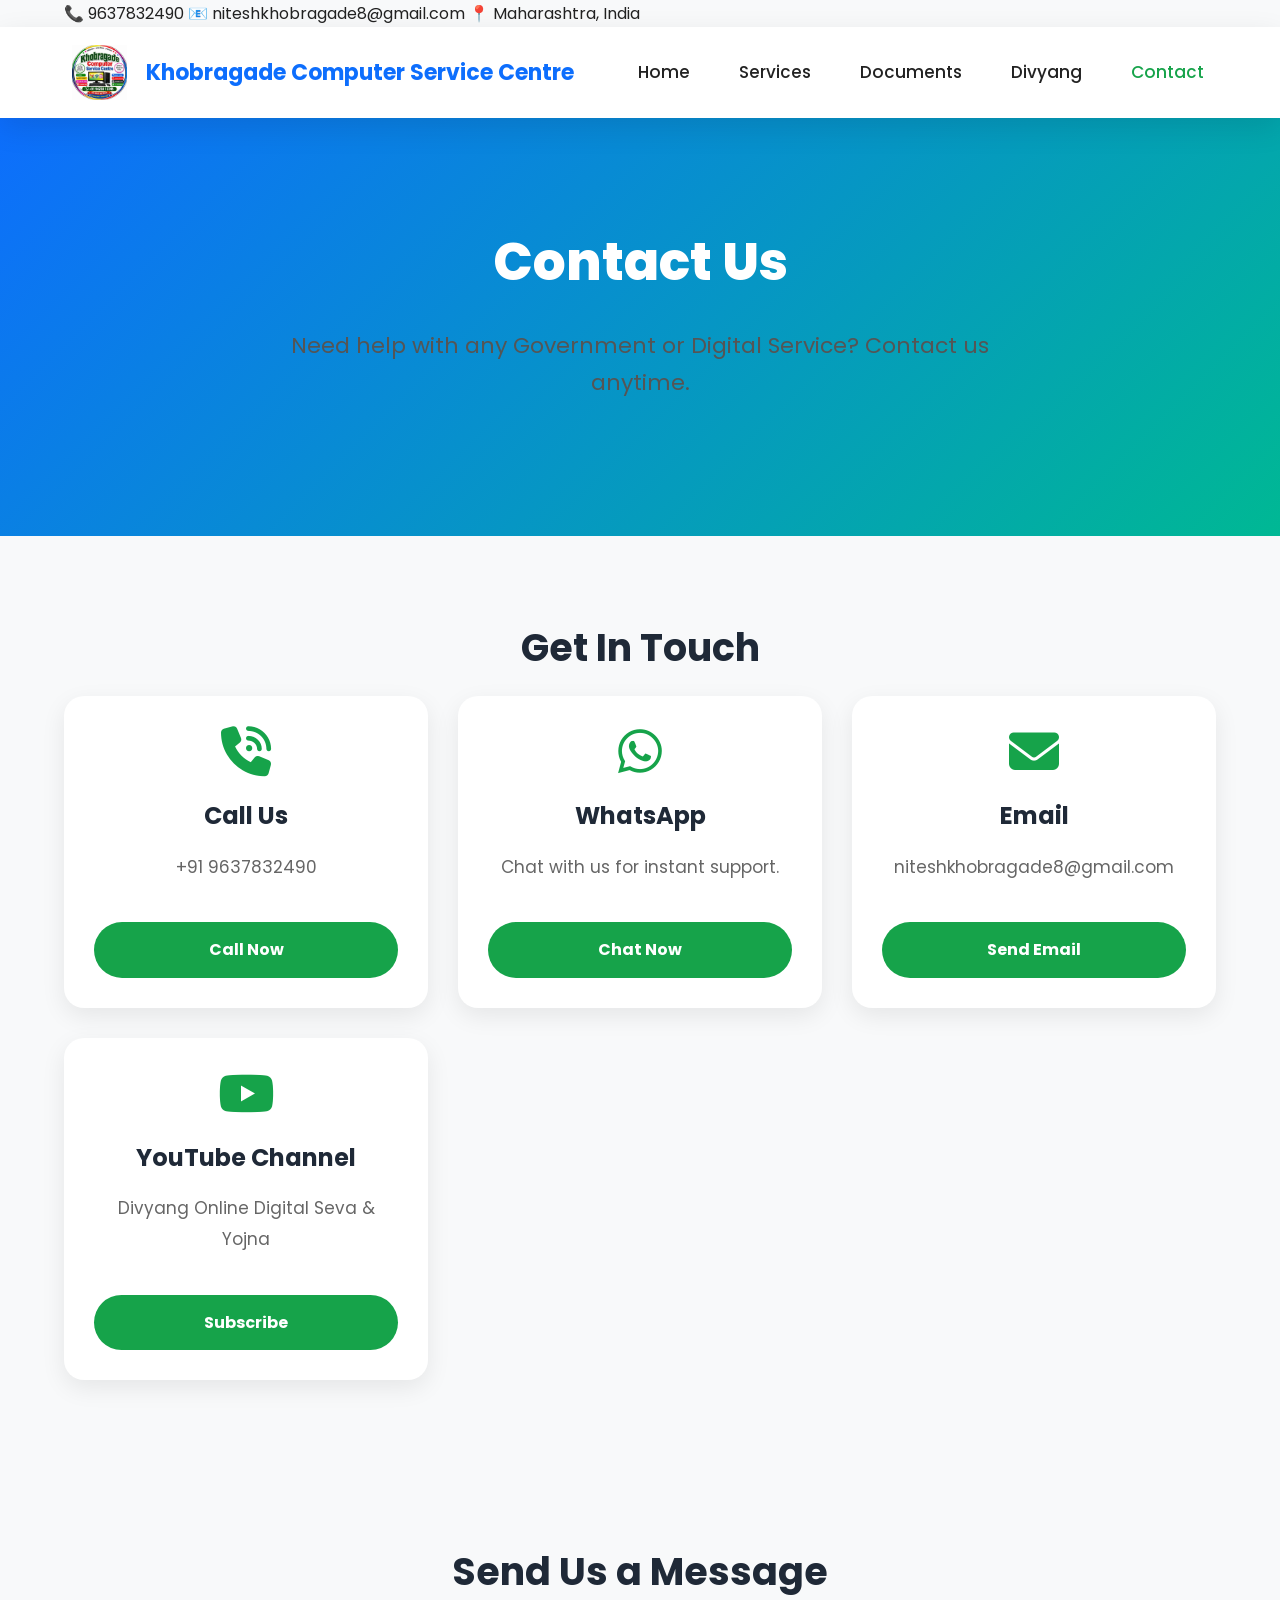
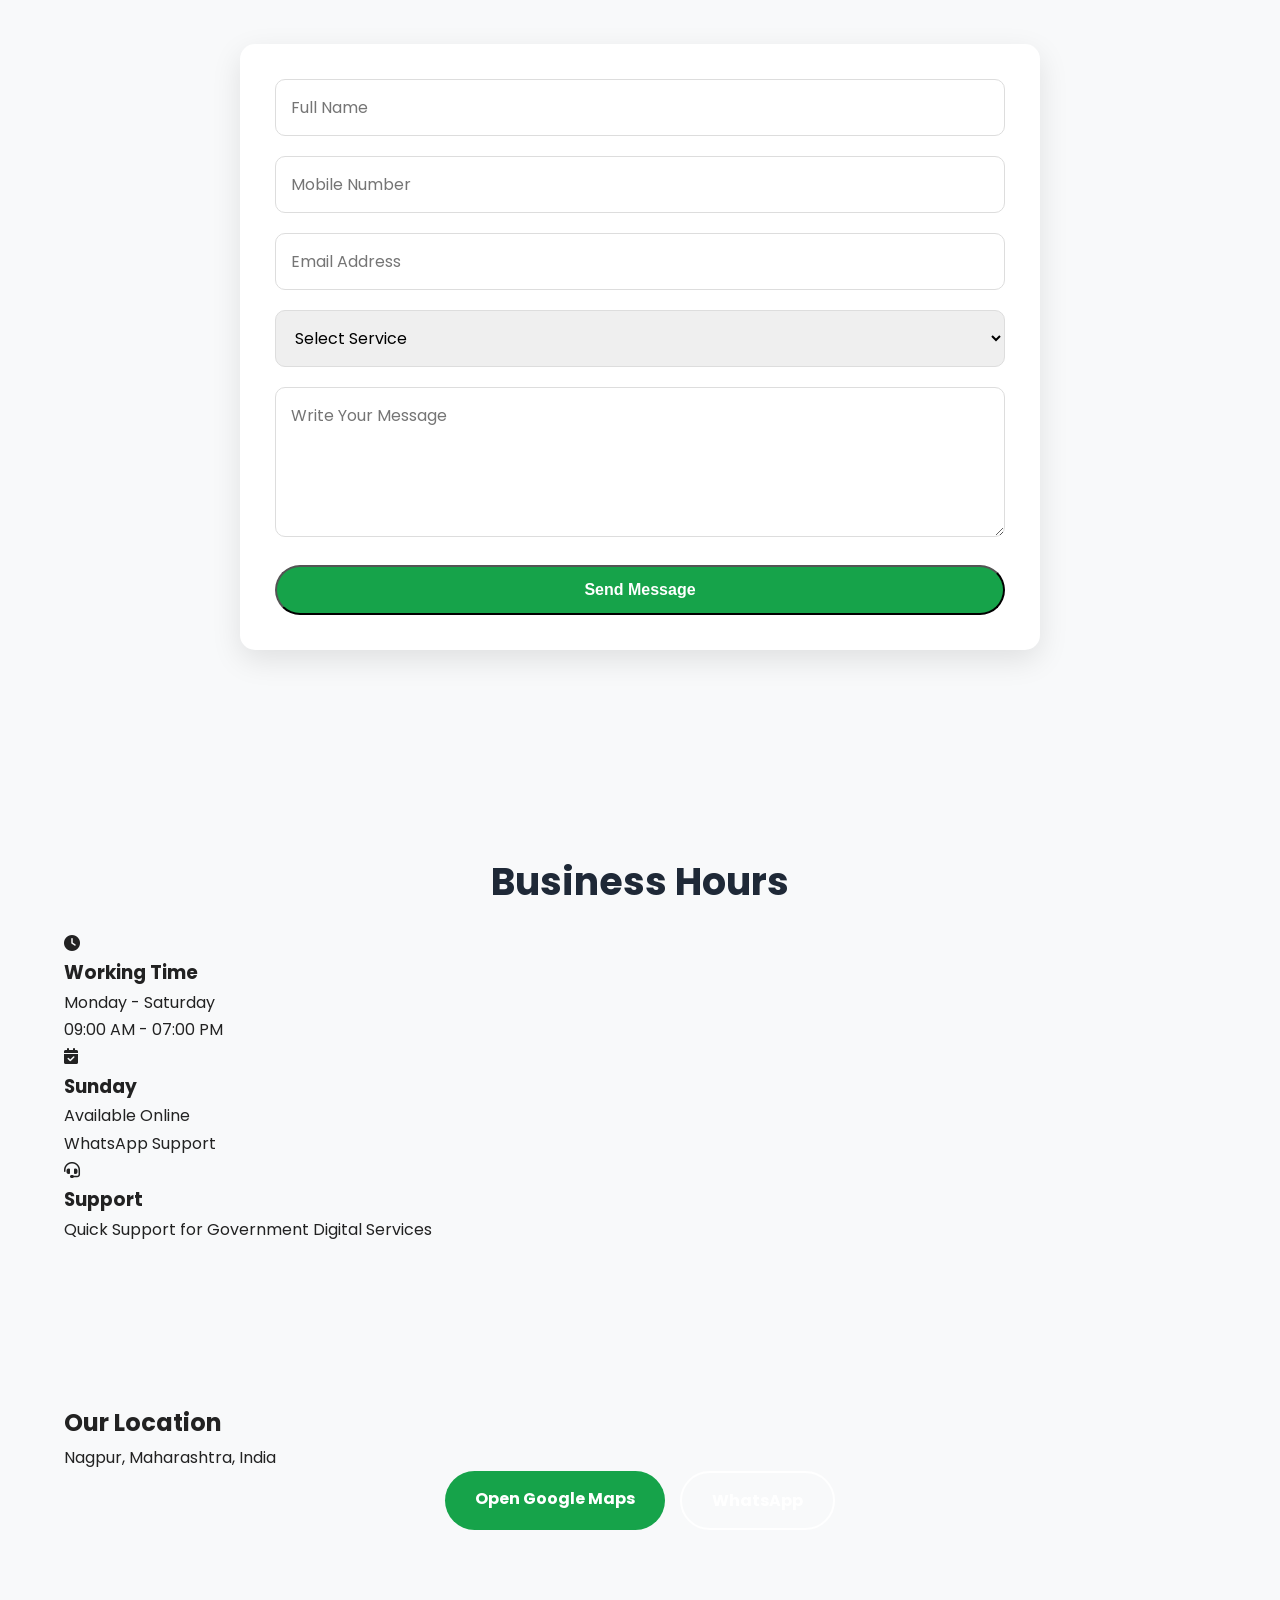
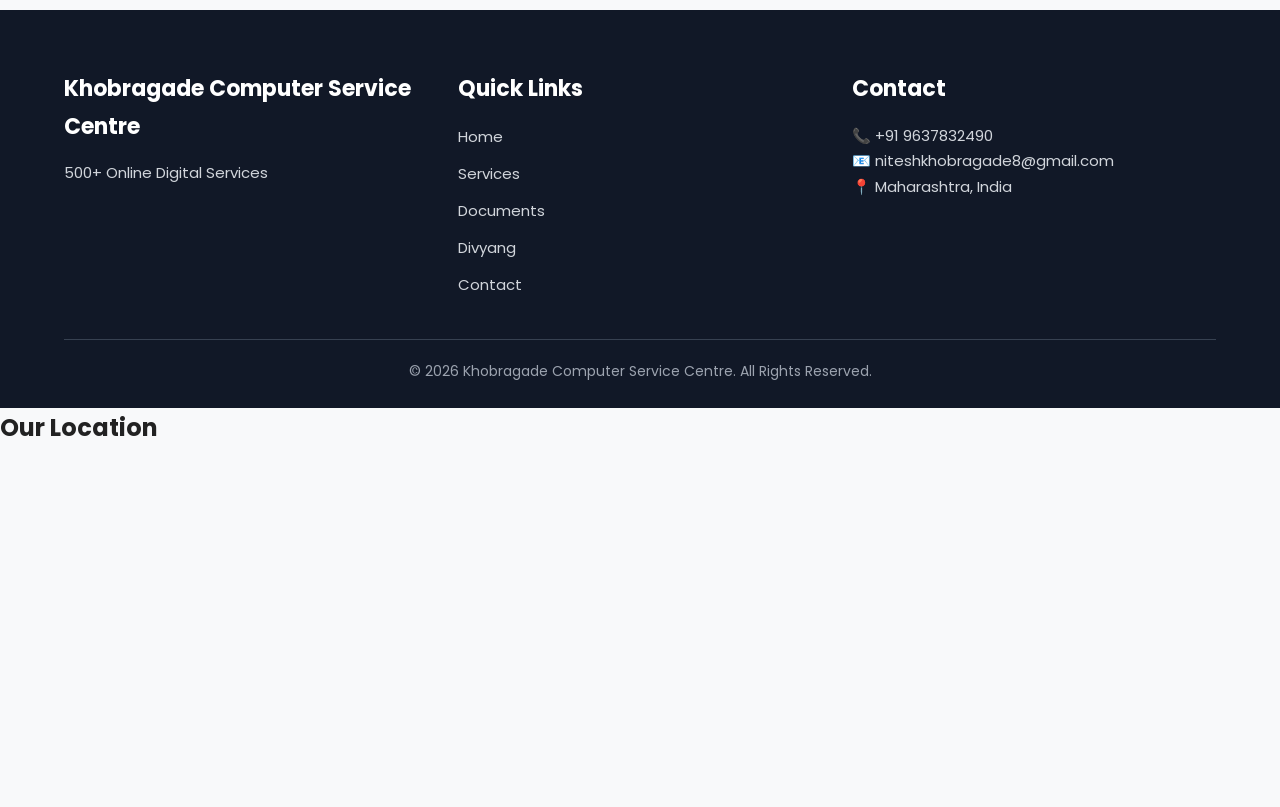
==== commit ddbdb97f: "Update contact.html" ====
--- a/contact.html
+++ b/contact.html
@@ -405,6 +405,16 @@
 
 <script src="script.js"></script>
 
+  <h2>Our Location</h2>
+
+<iframe
+src="https://www.google.com/maps?q=Gondia,Maharashtra&output=embed"
+width="100%"
+height="350"
+style="border:0;border-radius:15px;"
+loading="lazy">
+</iframe>
+  
 </body>
 
 </html>
--- a/style.css
+++ b/style.css
@@ -1,8 +1,13 @@
-/* ==========================================
-Khobragade Computer Service Centre
-Version 2.0
-Author : Nitesh Khobragade
-========================================== */
+/* =====================================================
+   KHOBRAGADE COMPUTER SERVICE CENTRE
+   FINAL PREMIUM CSS
+   VERSION 1.0
+===================================================== */
+
+/* Google Font */
+@import url('https://fonts.googleapis.com/css2?family=Poppins:wght@300;400;500;600;700;800&display=swap');
+
+/* Reset */
 
 *{
 margin:0;
@@ -10,1185 +15,898 @@
 box-sizing:border-box;
 }
 
-html{
-scroll-behavior:smooth;
-}
+/* Theme */
+
+:root{
+
+--primary:#0d6efd;
+--secondary:#198754;
+--danger:#dc3545;
+--warning:#ffc107;
+--dark:#1f2937;
+--light:#f8f9fa;
+--white:#ffffff;
+--text:#444444;
+--shadow:0 10px 30px rgba(0,0,0,.10);
+--radius:12px;
+}
+
+/* Body */
 
 body{
+
 font-family:'Poppins',sans-serif;
-background:#f5f7fb;
-color:#222;
-line-height:1.6;
+background:var(--light);
+color:var(--text);
+line-height:1.7;
 overflow-x:hidden;
 }
 
-/* Container */
-
-.container{
-width:90%;
-max-width:1300px;
-margin:auto;
-}
-
-/* Links */
-
-a{
-text-decoration:none;
-transition:.3s;
-}
-
 /* Images */
 
 img{
+
 max-width:100%;
 display:block;
 }
 
-/* List */
+/* Links */
+
+a{
+
+text-decoration:none;
+color:inherit;
+}
+
+/* Lists */
 
 ul{
+
 list-style:none;
 }
 
-/* Buttons */
+/* Container */
+
+.container{
+
+width:90%;
+max-width:1200px;
+margin:auto;
+}
+
+/* Section */
+
+section{
+
+padding:80px 0;
+}
+/* =====================================================
+   HEADER
+===================================================== */
+
+.header{
+
+background:#ffffff;
+box-shadow:var(--shadow);
+position:sticky;
+top:0;
+left:0;
+width:100%;
+z-index:999;
+}
+
+.header .container{
+
+display:flex;
+justify-content:space-between;
+align-items:center;
+padding:18px 0;
+}
+
+/* Logo */
+
+.logo{
+
+display:flex;
+align-items:center;
+gap:12px;
+font-size:22px;
+font-weight:700;
+color:var(--primary);
+}
+
+.logo img{
+
+width:55px;
+height:55px;
+object-fit:contain;
+}
+
+/* Navigation */
+
+nav ul{
+
+display:flex;
+align-items:center;
+gap:25px;
+}
+
+nav ul li a{
+
+font-weight:500;
+transition:.3s;
+padding:8px 12px;
+border-radius:8px;
+}
+
+nav ul li a:hover{
+
+background:var(--primary);
+color:#fff;
+}
+
+/* =====================================================
+   HERO SECTION
+===================================================== */
+
+.hero{
+
+background:linear-gradient(135deg,#0d6efd,#00b894);
+color:#fff;
+text-align:center;
+padding:100px 0;
+}
+
+.hero h1{
+
+font-size:48px;
+font-weight:700;
+margin-bottom:20px;
+}
+
+.hero p{
+
+font-size:18px;
+max-width:700px;
+margin:auto;
+margin-bottom:35px;
+}
+
+/* Hero Buttons */
+
+.hero-buttons{
+
+display:flex;
+justify-content:center;
+gap:15px;
+flex-wrap:wrap;
+}
+
+/* =====================================================
+   BUTTONS
+===================================================== */
 
 .btn{
 
 display:inline-block;
-
-padding:14px 32px;
-
-border-radius:8px;
-
+padding:14px 28px;
+border-radius:10px;
 font-weight:600;
-
 transition:.3s;
-
 cursor:pointer;
-
 }
 
 .btn-primary{
 
-background:#0F9D58;
-
+background:var(--primary);
 color:#fff;
-
 }
 
 .btn-primary:hover{
 
-background:#0b8043;
-
+background:#084298;
+transform:translateY(-3px);
 }
 
 .btn-outline{
 
-border:2px solid #0F9D58;
-
-color:#0F9D58;
+border:2px solid #fff;
+color:#fff;
+}
+
+.btn-outline:hover{
 
 background:#fff;
-
-}
-
-.btn-outline:hover{
-
-background:#0F9D58;
-
-color:#fff;
-
-}
-
-/* Section */
-
-section{
-
-padding:80px 0;
-
-}
+color:var(--primary);
+}
+/* =====================================================
+   SECTION TITLES
+===================================================== */
 
 .section-title{
 
-font-size:38px;
-
+font-size:36px;
 font-weight:700;
-
+text-align:center;
 margin-bottom:15px;
+color:var(--dark);
+
+}
+
+.section-subtitle{
 
 text-align:center;
-
-}
-
-.section-subtitle{
-
+font-size:17px;
+color:#666;
+margin-bottom:50px;
+
+}
+
+/* =====================================================
+   GRID
+===================================================== */
+
+.service-grid{
+
+display:grid;
+grid-template-columns:repeat(auto-fit,minmax(280px,1fr));
+gap:30px;
+
+}
+
+/* =====================================================
+   SERVICE CARD
+===================================================== */
+
+.service-card{
+
+background:#fff;
+padding:35px 25px;
+border-radius:15px;
+box-shadow:var(--shadow);
 text-align:center;
-
+transition:.35s;
+
+}
+
+.service-card:hover{
+
+transform:translateY(-10px);
+box-shadow:0 20px 40px rgba(0,0,0,.15);
+
+}
+
+/* =====================================================
+   ICON
+===================================================== */
+
+.service-card i{
+
+font-size:50px;
+color:var(--primary);
+margin-bottom:20px;
+
+}
+
+/* =====================================================
+   CARD TITLE
+===================================================== */
+
+.service-card h3{
+
+font-size:22px;
+font-weight:700;
+margin-bottom:15px;
+color:var(--dark);
+
+}
+
+/* =====================================================
+   CARD TEXT
+===================================================== */
+
+.service-card p{
+
+font-size:15px;
 color:#666;
-
-margin-bottom:50px;
-
-}
-
-/* Top Bar */
-
-.top-bar{
-
-background:#0F9D58;
-
-color:#fff;
-
-font-size:14px;
-
-padding:10px 0;
-
-}
-
-.top-bar .container{
-
-display:flex;
-
-justify-content:space-between;
-
-flex-wrap:wrap;
-
-gap:15px;
-
-}
-
-/* Header */
-
-.header{
-
-position:sticky;
-
-top:0;
-
-left:0;
-
+margin-bottom:20px;
+line-height:1.8;
+
+}
+
+/* =====================================================
+   CARD BUTTON
+===================================================== */
+
+.service-card .btn{
+
+width:100%;
+
+}
+/* =====================================================
+   CONTACT FORM
+===================================================== */
+
+.contact-form{
+
+max-width:800px;
+margin:40px auto;
 background:#fff;
-
-box-shadow:0 4px 20px rgba(0,0,0,.08);
-
-z-index:999;
-
-}
-
-.header .container{
-
-display:flex;
-
-justify-content:space-between;
-
-align-items:center;
-
-padding:18px 0;
-
-}
-
-.logo{
-
-display:flex;
-
-align-items:center;
-
-gap:12px;
-
-font-size:22px;
-
-font-weight:700;
-
-color:#0F9D58;
-
-}
-
-.logo img{
-
-width:60px;
-
-height:60px;
-
-object-fit:contain;
-
-}
-
-nav ul{
-
-display:flex;
-
-gap:28px;
-
-}
-
-nav a{
-
-font-weight:600;
-
-color:#333;
-
-}
-
-nav a:hover{
-
-color:#0F9D58;
-
-}
-/* ==========================================
-HERO SECTION
-========================================== */
-
-.hero{
-
-background:linear-gradient(135deg,#0F9D58,#1976D2);
-
-color:#fff;
-
-padding:90px 0;
-
-}
-
-.hero-container{
-
-display:flex;
-
-justify-content:space-between;
-
-align-items:center;
-
-gap:60px;
-
-flex-wrap:wrap;
-
-}
-
-.hero-left{
-
-flex:1;
-
-min-width:320px;
-
-}
-
-.hero-right{
-
-flex:1;
-
+padding:35px;
+border-radius:15px;
+box-shadow:var(--shadow);
+
+}
+
+.contact-form input,
+.contact-form select,
+.contact-form textarea{
+
+width:100%;
+padding:15px;
+margin-bottom:20px;
+border:1px solid #ddd;
+border-radius:10px;
+font-size:16px;
+font-family:'Poppins',sans-serif;
+outline:none;
+transition:.3s;
+
+}
+
+.contact-form input:focus,
+.contact-form select:focus,
+.contact-form textarea:focus{
+
+border-color:var(--primary);
+box-shadow:0 0 8px rgba(13,110,253,.20);
+
+}
+
+.contact-form textarea{
+
+min-height:150px;
+resize:vertical;
+
+}
+
+.contact-form button{
+
+width:100%;
+
+}
+
+/* =====================================================
+   LOGIN PAGE
+===================================================== */
+
+.login-box{
+
+max-width:450px;
+margin:60px auto;
+background:#fff;
+padding:40px;
+border-radius:15px;
+box-shadow:var(--shadow);
 text-align:center;
 
 }
 
-.hero-right img{
+.login-logo img{
+
+width:90px;
+margin:0 auto 20px;
+
+}
+
+.input-box{
+
+margin-bottom:20px;
+
+}
+
+.input-box input{
 
 width:100%;
-
-max-width:550px;
-
-animation:float 4s ease-in-out infinite;
-
-}
-
-.hero-badge{
-
-display:inline-block;
-
-padding:8px 18px;
-
-background:#fff;
-
-color:#0F9D58;
-
-border-radius:50px;
-
-font-size:14px;
-
-font-weight:600;
-
-margin-bottom:20px;
-
-}
-
-.hero h1{
-
-font-size:54px;
-
-line-height:1.2;
-
-margin-bottom:25px;
-
-}
-
-.hero p{
-
-font-size:19px;
-
-margin-bottom:35px;
-
-color:#f3f3f3;
-
-}
-
-.hero-buttons{
-
-display:flex;
-
-gap:20px;
-
-flex-wrap:wrap;
-
-}
-
-/* ==========================================
-SEARCH SECTION
-========================================== */
-
-.search-section{
-
-background:#fff;
-
-}
-
-.search-section input{
-
-width:100%;
-
-padding:18px;
-
-border:2px solid #ddd;
-
+padding:15px;
+border:1px solid #ddd;
 border-radius:10px;
-
-font-size:17px;
-
-transition:.3s;
-
-}
-
-.search-section input:focus{
-
-outline:none;
-
-border-color:#0F9D58;
-
-box-shadow:0 0 15px rgba(15,157,88,.2);
-
-}
-
-/* ==========================================
-QUICK SERVICES
-========================================== */
-
-.service-grid{
+font-size:16px;
+
+}
+
+/* =====================================================
+   DASHBOARD / ADMIN
+===================================================== */
+
+.dashboard-grid{
 
 display:grid;
-
-grid-template-columns:repeat(auto-fit,minmax(220px,1fr));
-
+grid-template-columns:repeat(auto-fit,minmax(250px,1fr));
 gap:25px;
 
-margin-top:40px;
-
-}
-
-.service-box{
-
-background:#fff;
-
-padding:30px;
-
-border-radius:15px;
-
-text-align:center;
-
-box-shadow:0 10px 25px rgba(0,0,0,.08);
-
-transition:.3s;
-
-color:#222;
-
-}
-
-.service-box:hover{
-
-transform:translateY(-8px);
-
-box-shadow:0 18px 35px rgba(0,0,0,.15);
-
-}
-
-.service-box{
-
-font-size:42px;
-
-}
-
-.service-box h3{
-
-margin-top:15px;
-
-font-size:22px;
-
-}
-
-/* ==========================================
-FLOAT ANIMATION
-========================================== */
-
-@keyframes float{
-
-0%{
-
-transform:translateY(0);
-
-}
-
-50%{
-
-transform:translateY(-12px);
-
-}
-
-100%{
-
-transform:translateY(0);
-
-}
-
-}
-/* ==========================================
-LATEST UPDATES
-========================================== */
-
-.updates{
-background:#f8fbff;
-}
-
-.updates-grid{
-display:grid;
-grid-template-columns:repeat(auto-fit,minmax(300px,1fr));
-gap:30px;
-margin-top:40px;
-}
-
-.update-card{
+}
+
+.dashboard-card{
+
 background:#fff;
 padding:30px;
 border-radius:15px;
-box-shadow:0 10px 30px rgba(0,0,0,.08);
+box-shadow:var(--shadow);
+text-align:center;
 transition:.3s;
-position:relative;
-overflow:hidden;
-}
-
-.update-card:hover{
+
+}
+
+.dashboard-card:hover{
+
 transform:translateY(-8px);
-box-shadow:0 18px 40px rgba(0,0,0,.15);
-}
-
-.new-tag{
-position:absolute;
-top:15px;
-right:15px;
-background:#ff3b30;
-color:#fff;
-padding:5px 12px;
-border-radius:20px;
-font-size:12px;
-font-weight:600;
-}
-
-.update-card h3{
-margin:15px 0;
-font-size:24px;
-}
-
-.update-card p{
+
+}
+
+.dashboard-card i{
+
+font-size:42px;
+color:var(--secondary);
+margin-bottom:15px;
+
+}
+
+.dashboard-card h3{
+
+margin-bottom:10px;
+font-size:22px;
+color:var(--dark);
+
+}
+
+.dashboard-card p{
+
 color:#666;
-margin-bottom:20px;
-}
-
-.update-card a{
-color:#0F9D58;
-font-weight:600;
-}
-
-/* ==========================================
-CATEGORY SECTION
-========================================== */
-
-.categories{
-background:#fff;
-}
-
-.category-grid{
-display:grid;
-grid-template-columns:repeat(auto-fit,minmax(180px,1fr));
-gap:25px;
-margin-top:40px;
-}
-
-.category-card{
-background:linear-gradient(135deg,#ffffff,#f2f8ff);
-padding:25px;
-border-radius:15px;
-text-align:center;
-font-size:18px;
-font-weight:600;
-box-shadow:0 8px 20px rgba(0,0,0,.08);
-transition:.3s;
-cursor:pointer;
-}
-
-.category-card:hover{
-background:#0F9D58;
-color:#fff;
-transform:translateY(-6px);
-}
-
-/* ==========================================
-STATISTICS
-========================================== */
-
-.statistics{
-background:linear-gradient(135deg,#0F9D58,#1976D2);
-color:#fff;
-}
-
-.stats-grid{
-display:grid;
-grid-template-columns:repeat(auto-fit,minmax(220px,1fr));
-gap:30px;
-margin-top:40px;
-}
-
-.stat-box{
-text-align:center;
-background:rgba(255,255,255,.12);
-padding:35px;
-border-radius:15px;
-backdrop-filter:blur(8px);
-}
-
-.stat-box h2{
-font-size:48px;
-margin-bottom:10px;
-}
-
-.stat-box p{
-font-size:18px;
-}
-
-/* ==========================================
-WHY CHOOSE US
-========================================== */
-
-.why{
-background:#f5f7fb;
-}
-
-.why-grid{
-display:grid;
-grid-template-columns:repeat(auto-fit,minmax(280px,1fr));
-gap:30px;
-margin-top:40px;
-}
-
-.why-card{
-background:#fff;
-padding:35px;
-border-radius:15px;
-text-align:center;
-box-shadow:0 10px 25px rgba(0,0,0,.08);
-transition:.3s;
-}
-
-.why-card:hover{
-transform
-/* ==========================================
-YOUTUBE SECTION
-========================================== */
-
-.youtube-section{
-background:#ffffff;
-text-align:center;
-}
-
-.youtube-box{
-max-width:700px;
-margin:40px auto 0;
-padding:40px;
-background:#fff;
-border-radius:18px;
-box-shadow:0 10px 30px rgba(0,0,0,.08);
-}
-
-.youtube-box i{
-font-size:70px;
-color:#ff0000;
-margin-bottom:20px;
-}
-
-.youtube-box h3{
-font-size:30px;
-margin-bottom:15px;
-}
-
-.youtube-box p{
-color:#666;
-margin-bottom:25px;
-}
-
-/* ==========================================
-FAQ
-========================================== */
-
-.faq{
-background:#f7f9fc;
-}
-
-.faq-item{
-background:#fff;
-padding:25px;
-margin-bottom:20px;
-border-radius:12px;
-box-shadow:0 8px 20px rgba(0,0,0,.08);
-}
-
-.faq-item h3{
-color:#0F9D58;
-margin-bottom:12px;
-}
-
-.faq-item p{
-color:#666;
-}
-
-/* ==========================================
-TESTIMONIALS
-========================================== */
-
-.testimonials{
-background:#fff;
-}
-
-.testimonial-grid{
-display:grid;
-grid-template-columns:repeat(auto-fit,minmax(300px,1fr));
-gap:30px;
-margin-top:40px;
-}
-
-.testimonial-card{
-padding:30px;
-background:#fff;
-border-radius:15px;
-box-shadow:0 10px 25px rgba(0,0,0,.08);
-text-align:center;
-}
-
-.testimonial-card h4{
-margin-top:20px;
-color:#0F9D58;
-}
-
-/* ==========================================
-CONTACT CTA
-========================================== */
-
-.contact-cta{
-background:linear-gradient(135deg,#0F9D58,#1976D2);
-color:#fff;
-text-align:center;
-}
-
-.contact-cta h2{
-font-size:40px;
-margin-bottom:15px;
-}
-
-.contact-cta p{
-font-size:18px;
-margin-bottom:30px;
-}
-
-/* ==========================================
-FOOTER
-========================================== */
+
+}
+/* =====================================================
+   FOOTER
+===================================================== */
 
 footer{
+
 background:#111827;
-color:#fff;
-padding:70px 0 20px;
+color:#ffffff;
+padding:60px 0 25px;
+
 }
 
 .footer-grid{
+
 display:grid;
 grid-template-columns:repeat(auto-fit,minmax(250px,1fr));
-gap:40px;
+gap:30px;
 margin-bottom:30px;
-}
-
-footer h3{
-margin-bottom:20px;
-}
-
-footer p,
-footer li{
+
+}
+
+.footer-grid h3{
+
+margin-bottom:15px;
+font-size:22px;
+
+}
+
+.footer-grid p,
+.footer-grid a{
+
 color:#d1d5db;
+font-size:15px;
+
+}
+
+.footer-grid ul{
+
+list-style:none;
+padding:0;
+
+}
+
+.footer-grid ul li{
+
 margin-bottom:10px;
-}
-
-footer a{
-color:#fff;
-}
-
-footer a:hover{
-color:#0F9D58;
+
+}
+
+.footer-grid ul li a:hover{
+
+color:#ffffff;
+
+}
+
+footer hr{
+
+border:none;
+height:1px;
+background:#374151;
+margin:20px 0;
+
 }
 
 .copyright{
+
 text-align:center;
-margin-top:20px;
-font-size:15px;
-}
-
-/* ==========================================
-FLOATING BUTTONS
-========================================== */
-
-.whatsapp-float,
-.call-float{
+font-size:14px;
+color:#9ca3af;
+
+}
+
+/* =====================================================
+   FLOAT BUTTONS
+===================================================== */
+
+.whatsapp-float{
+
 position:fixed;
 right:20px;
-width:58px;
-height:58px;
+bottom:90px;
+width:60px;
+height:60px;
+background:#25D366;
+color:#fff;
 border-radius:50%;
-display:flex;
-justify-content:center;
-align-items:center;
-font-size:28px;
-color:#fff;
-z-index:999;
-box-shadow:0 10px 20px rgba(0,0,0,.25);
-}
-
-.whatsapp-float{
-bottom:90px;
-background:#25D366;
-}
-
-.call-float{
-bottom:20px;
-background:#1976D2;
-}
-
-.whatsapp-float:hover,
-.call-float:hover{
-transform:scale(1.1);
-}
-
-/* ==========================================
-BACK TO TOP
-========================================== */
-
-.back-to-top{
-position:fixed;
-left:20px;
-bottom:20px;
-width:55px;
-height:55px;
-background:#0F9D58;
-color:#fff;
 display:flex;
 align-items:center;
 justify-content:center;
-border-radius:50%;
-font-size:22px;
-box-shadow:0 10px 20px rgba(0,0,0,.25);
-}
-/* ==========================================
-LOADER
-========================================== */
-
-#loader{
+font-size:28px;
+box-shadow:var(--shadow);
+z-index:999;
+
+}
+
+.call-float{
+
 position:fixed;
-top:0;
-left:0;
-width:100%;
-height:100%;
-background:#ffffff;
-display:flex;
-justify-content:center;
-align-items:center;
-z-index:99999;
-transition:.5s;
-}
-
-.loader-content{
-text-align:center;
-}
-
-.loader-spinner{
-width:70px;
-height:70px;
-border:6px solid #e5e5e5;
-border-top:6px solid #0F9D58;
-border-radius:50%;
-margin:auto;
-animation:spin 1s linear infinite;
-}
-
-.loader-content h2{
-margin-top:25px;
-color:#0F9D58;
-}
-
-.loader-content p{
-margin-top:10px;
-color:#666;
-}
-
-@keyframes spin{
-
-100%{
-transform:rotate(360deg);
-}
-
-}
-
-/* ==========================================
-SOCIAL MEDIA
-========================================== */
-
-.social-media{
-background:#ffffff;
-text-align:center;
-}
-
-.social-icons{
-display:flex;
-justify-content:center;
-gap:20px;
-margin-top:30px;
-flex-wrap:wrap;
-}
-
-.social-icons a{
+right:20px;
+bottom:20px;
 width:60px;
 height:60px;
+background:#0d6efd;
+color:#fff;
 border-radius:50%;
 display:flex;
+align-items:center;
 justify-content:center;
-align-items:center;
-background:#0F9D58;
-color:#fff;
 font-size:26px;
+box-shadow:var(--shadow);
+z-index:999;
+
+}
+
+.whatsapp-float:hover,
+.call-float:hover{
+
+transform:scale(1.1);
 transition:.3s;
-}
-
-.social-icons a:hover{
-background:#1976D2;
-transform:translateY(-6px);
-}
-
-/* ==========================================
-UTILITY CLASSES
-========================================== */
-
-.text-center{
-text-align:center;
-}
-
-.mt-30{
-margin-top:30px;
-}
-
-.mt-50{
-margin-top:50px;
-}
-
-.mb-30{
-margin-bottom:30px;
-}
-
-.mb-50{
-margin-bottom:50px;
-}
-
-.hidden{
-display:none;
-}
-
-/* ==========================================
-RESPONSIVE
-========================================== */
-
-@media(max-width:992px){
-
-.hero-container{
+
+}
+
+/* =====================================================
+   ANIMATION
+===================================================== */
+
+html{
+
+scroll-behavior:smooth;
+
+}
+
+.service-card,
+.dashboard-card,
+.why-card{
+
+animation:fadeUp .6s ease;
+
+}
+
+@keyframes fadeUp{
+
+from{
+
+opacity:0;
+transform:translateY(25px);
+
+}
+
+to{
+
+opacity:1;
+transform:translateY(0);
+
+}
+
+}
+
+/* =====================================================
+   MOBILE RESPONSIVE
+===================================================== */
+
+@media(max-width:768px){
+
+.header .container{
+
 flex-direction:column;
-text-align:center;
-}
-
-.header .container{
+gap:15px;
+
+}
+
+nav ul{
+
 flex-direction:column;
-gap:20px;
-}
-
-nav ul{
-flex-wrap:wrap;
-justify-content:center;
+gap:12px;
+
+}
+
+.hero{
+
+padding:70px 0;
+
 }
 
 .hero h1{
-font-size:42px;
+
+font-size:32px;
+
+}
+
+.hero p{
+
+font-size:16px;
+
 }
 
 .section-title{
-font-size:32px;
-}
-
-}
-
-@media(max-width:768px){
-
-.top-bar .container{
-justify-content:center;
-text-align:center;
-}
-
-.hero{
-padding:60px 0;
-}
-
-.hero h1{
-font-size:34px;
-}
-
-.hero p{
-font-size:16px;
+
+font-size:28px;
+
 }
 
 .hero-buttons{
-justify-content:center;
+
+flex-direction:column;
+
 }
 
 .btn{
+
 width:100%;
 text-align:center;
-}
-
-.logo span{
+
+}
+
+.logo{
+
 font-size:18px;
-}
-
-nav ul{
-gap:15px;
+
+}
+
+.logo img{
+
+width:45px;
+height:45px;
+
+}
+
+}
+
+/* =====================================================
+   END OF FINAL CSS
+===================================================== */
+
+.hero-banner{
+    width:100%;
+    max-width:1200px;
+    display:block;
+    margin:20px auto;
+    border-radius:20px;
+    box-shadow:0 10px 25px rgba(0,0,0,0.2);
+}
+
+/* ===== Mobile Responsive ===== */
+
+@media (max-width:768px){
+
+.container{
+    width:95%;
+    padding:10px;
+}
+
+.hero{
+    padding:40px 15px;
+    text-align:center;
+}
+
+.hero h1{
+    font-size:32px;
+    line-height:1.3;
+}
+
+.hero p{
+    font-size:18px;
+}
+
+.service-grid{
+    grid-template-columns:1fr;
+    gap:20px;
+}
+
+.service-card{
+    width:100%;
+}
+
+.btn{
+    width:100%;
+    text-align:center;
+}
+
+img{
+    max-width:100%;
+    height:auto;
+}
+
+}
+
+/* ===== Premium Typography ===== */
+
+body{
+    font-family:'Poppins',sans-serif;
+    font-size:16px;
+    line-height:1.7;
+    color:#222;
+}
+
+.hero h1{
+    font-size:52px;
+    font-weight:800;
+}
+
+.hero p{
+    font-size:22px;
+    color:#555;
 }
 
 .section-title{
-font-size:28px;
-}
-
-}
-
-@media(max-width:480px){
-
-.container{
-width:94%;
-}
-
-.hero h1{
-font-size:28px;
-}
-
-.section-title{
-font-size:24px;
-}
-
-.youtube-box,
-.update-card,
-.service-box,
-.category-card,
-.why-card,
-.faq-item,
-.testimonial-card{
-padding:20px;
-}
-
-.whatsapp-float,
-.call-float,
-.back-to-top{
-width:50px;
-height:50px;
-font-size:22px;
-}
-
-}
-/* ==========================================
-FINAL POLISH
-========================================== */
-
-::selection{
-background:#0F9D58;
-color:#fff;
-}
-
-:focus{
-outline:2px solid #0F9D58;
-outline-offset:2px;
-}
-
-body::-webkit-scrollbar{
-width:10px;
-}
-
-body::-webkit-scrollbar-track{
-background:#f1f1f1;
-}
-
-body::-webkit-scrollbar-thumb{
-background:#0F9D58;
-border-radius:10px;
-}
-
-body::-webkit-scrollbar-thumb:hover{
-background:#1976D2;
-}
-
-/* ==========================================
-CARD ANIMATION
-========================================== */
-
-.service-card,
-.service-box,
-.category-card,
-.update-card,
-.why-card,
-.testimonial-card,
-.faq-item{
-
-transition:all .35s ease;
-
-}
-
-.service-card:hover,
-.service-box:hover,
-.category-card:hover,
-.update-card:hover,
-.why-card:hover,
-.testimonial-card:hover{
-
-transform:translateY(-8px);
-
-}
-
-/* ==========================================
-IMAGE EFFECTS
-========================================== */
-
-img{
-
-transition:.35s;
-
-}
-
-img:hover{
-
-transform:scale(1.02);
-
-}
-
-/* ==========================================
-TABLE
-========================================== */
-
-table{
-
-width:100%;
-
-border-collapse:collapse;
-
-margin:25px 0;
-
-}
-
-table th{
-
-background:#0F9D58;
-
-color:#fff;
-
-padding:15px;
-
-}
-
-table td{
-
-padding:15px;
-
-border:1px solid #ddd;
-
-}
-
-/* ==========================================
-FORM
-========================================== */
-
-input,
-select,
-textarea{
-
-width:100%;
-
-padding:14px;
-
-border:1px solid #ccc;
-
-border-radius:8px;
-
-margin-bottom:20px;
-
-font-family:inherit;
-
-}
-
-textarea{
-
-resize:vertical;
-
-min-height:150px;
-
-}
-
-/* ==========================================
-PRINT
-========================================== */
-
-@media print{
-
-.top-bar,
-.header,
-.whatsapp-float,
-.call-float,
-.back-to-top,
-footer{
-
-display:none;
-
-}
-
-body{
-
-background:#fff;
-
-color:#000;
-
-}
-
-}
-
-/* ==========================================
-END OF STYLE.CSS
-Khobragade Computer Service Centre
-Version 2.0 Final
-========================================== */
+    font-size:38px;
+    font-weight:700;
+    text-align:center;
+}
+
+.service-card h3{
+    font-size:24px;
+    font-weight:700;
+}
+
+.service-card p{
+    font-size:17px;
+}
+/* ===== Premium Service Cards ===== */
+
+.service-card{
+    background:#fff;
+    border-radius:20px;
+    padding:30px;
+    transition:.4s;
+    box-shadow:0 8px 25px rgba(0,0,0,.08);
+}
+
+.service-card:hover{
+    transform:translateY(-10px);
+    box-shadow:0 20px 40px rgba(0,0,0,.18);
+}
+
+.service-card i{
+    font-size:50px;
+    color:#16a34a;
+    margin-bottom:20px;
+}
+
+.service-card .btn{
+    margin-top:20px;
+}
+/* ===== Premium Header ===== */
+
+header{
+    position:sticky;
+    top:0;
+    z-index:999;
+    background:#ffffff;
+    box-shadow:0 2px 15px rgba(0,0,0,.08);
+}
+
+.logo img{
+    width:70px;
+}
+
+nav a{
+    font-size:17px;
+    font-weight:600;
+    color:#222;
+    transition:.3s;
+    text-decoration:none;
+    padding:10px 15px;
+}
+
+nav a:hover{
+    color:#16a34a;
+}
+
+nav a.active{
+    color:#16a34a;
+}
+/* ===== Premium Buttons ===== */
+
+.btn{
+    display:inline-block;
+    padding:14px 30px;
+    border-radius:50px;
+    font-size:16px;
+    font-weight:700;
+    text-decoration:none;
+    transition:.3s;
+    cursor:pointer;
+}
+
+.btn-primary{
+    background:#16a34a;
+    color:#fff;
+}
+
+.btn-primary:hover{
+    background:#15803d;
+    transform:translateY(-3px);
+    box-shadow:0 10px 25px rgba(22,163,74,.3);
+}
+/* ===== WhatsApp Floating Button ===== */
+
+.whatsapp-float{
+    position:fixed;
+    bottom:20px;
+    right:20px;
+    width:60px;
+    height:60px;
+    background:#25D366;
+    color:#fff;
+    border-radius:50%;
+    display:flex;
+    align-items:center;
+    justify-content:center;
+    font-size:32px;
+    text-decoration:none;
+    box-shadow:0 8px 20px rgba(0,0,0,.3);
+    z-index:9999;
+    transition:.3s;
+}
+
+.whatsapp-float:hover{
+    transform:scale(1.1);
+}
+/* ===== Call Floating Button ===== */
+
+.call-float{
+    position:fixed;
+    bottom:90px;
+    right:20px;
+    width:60px;
+    height:60px;
+    background:#2563eb;
+    color:#fff;
+    border-radius:50%;
+    display:flex;
+    align-items:center;
+    justify-content:center;
+    font-size:28px;
+    text-decoration:none;
+    box-shadow:0 8px 20px rgba(0,0,0,.3);
+    z-index:9999;
+    transition:.3s;
+}
+
+.call-float:hover{
+    transform:scale(1.1);
+}
